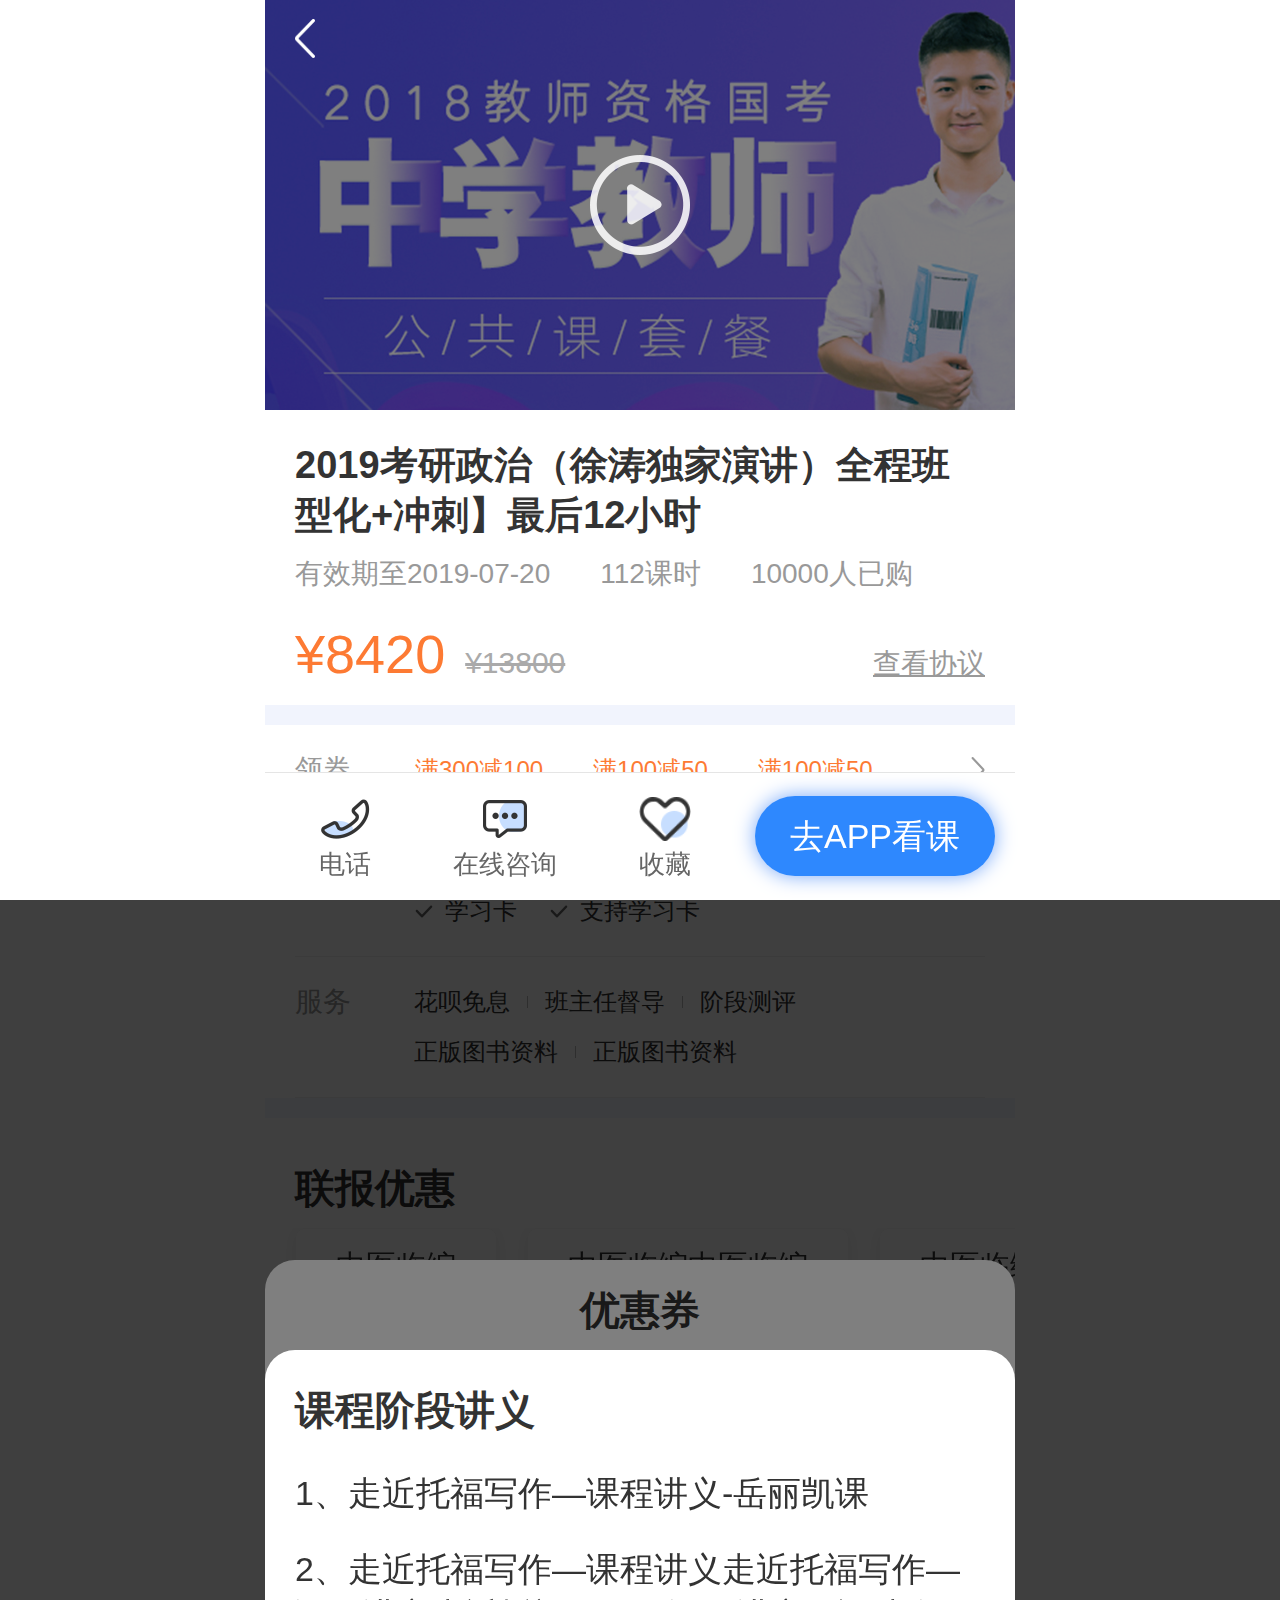
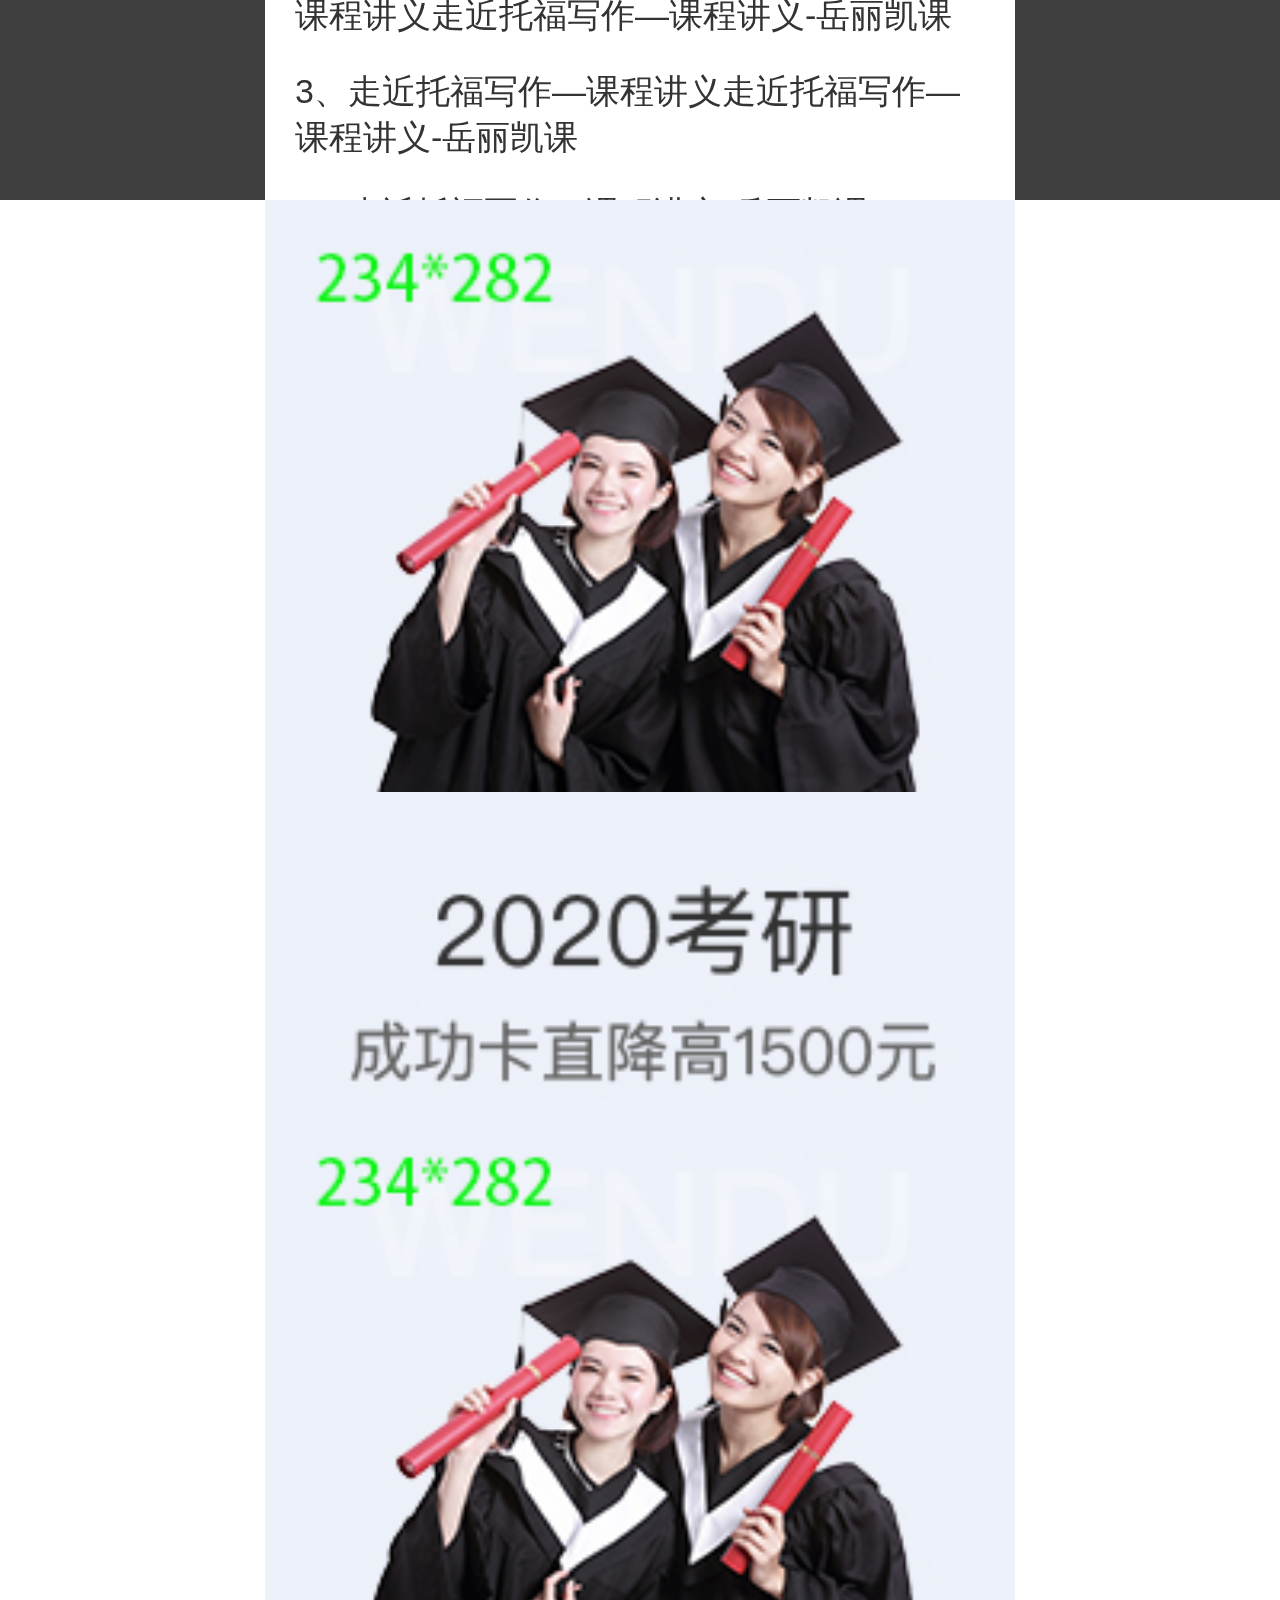
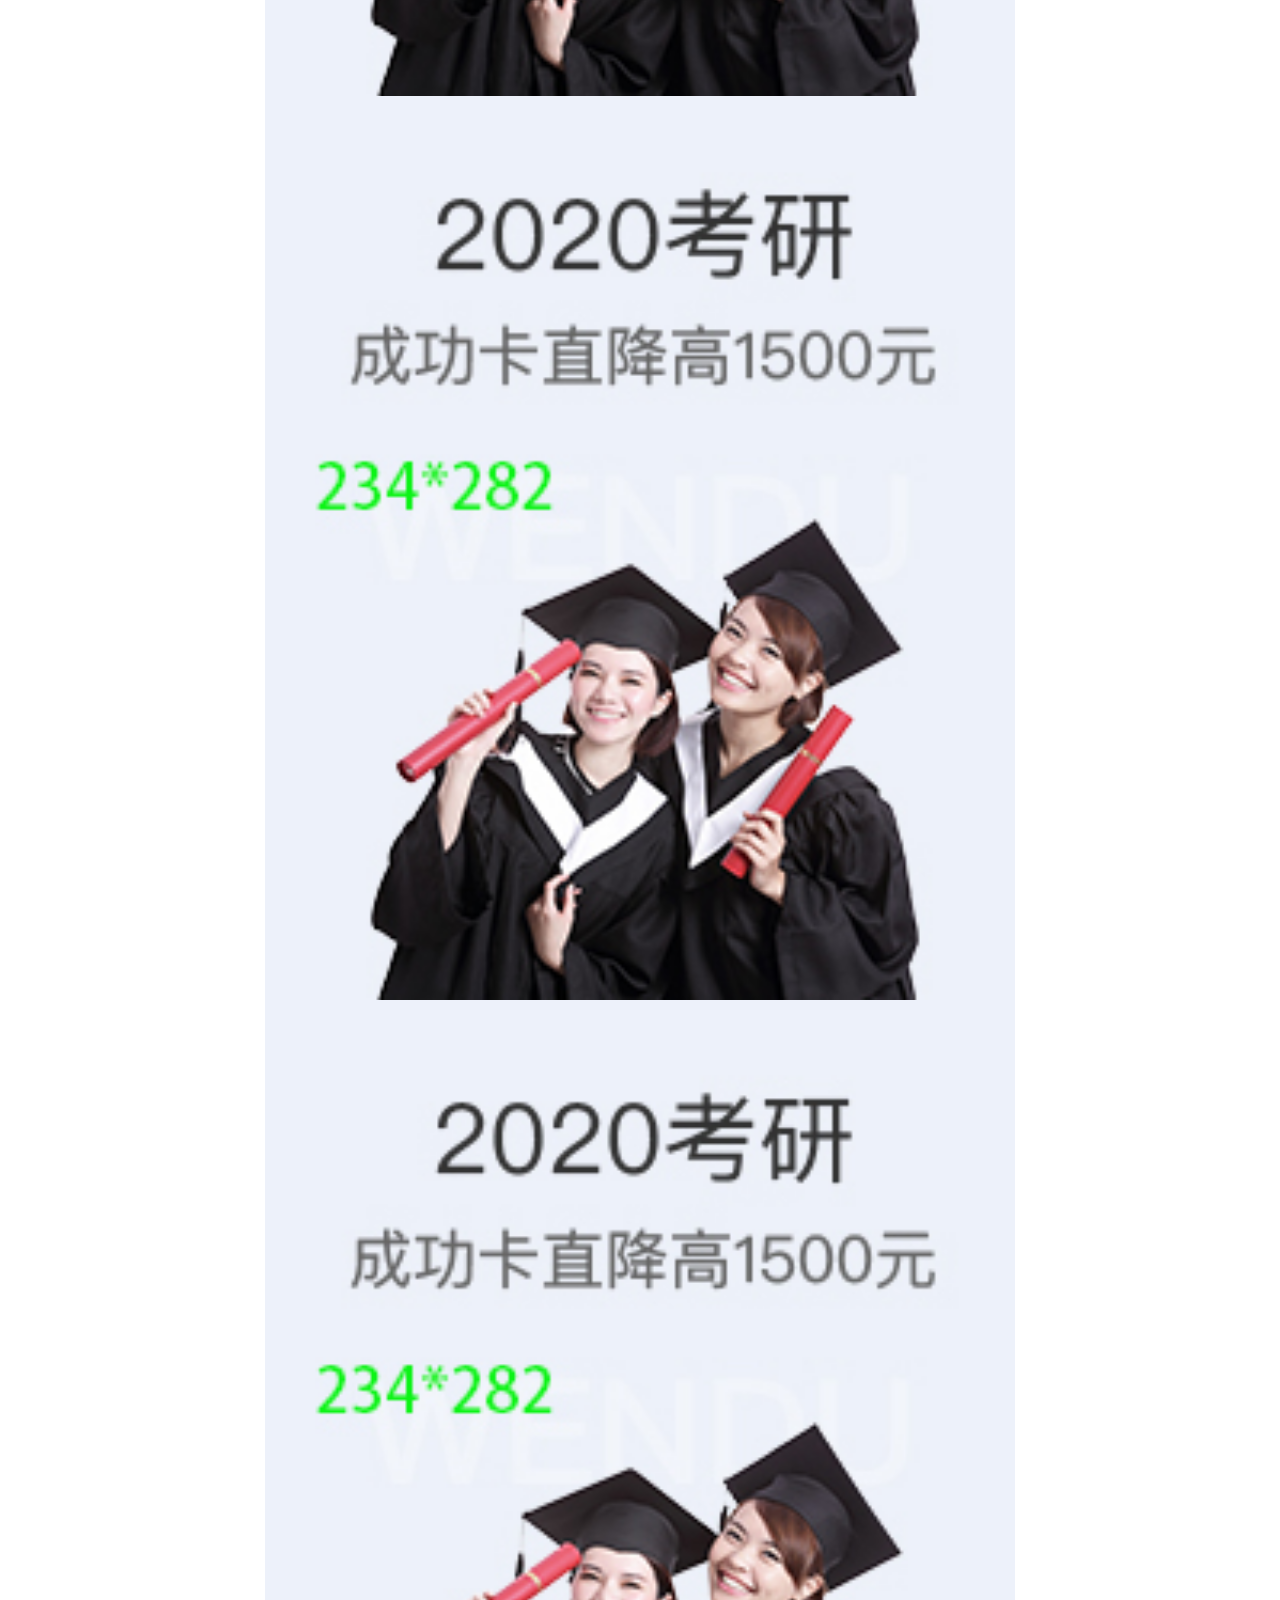
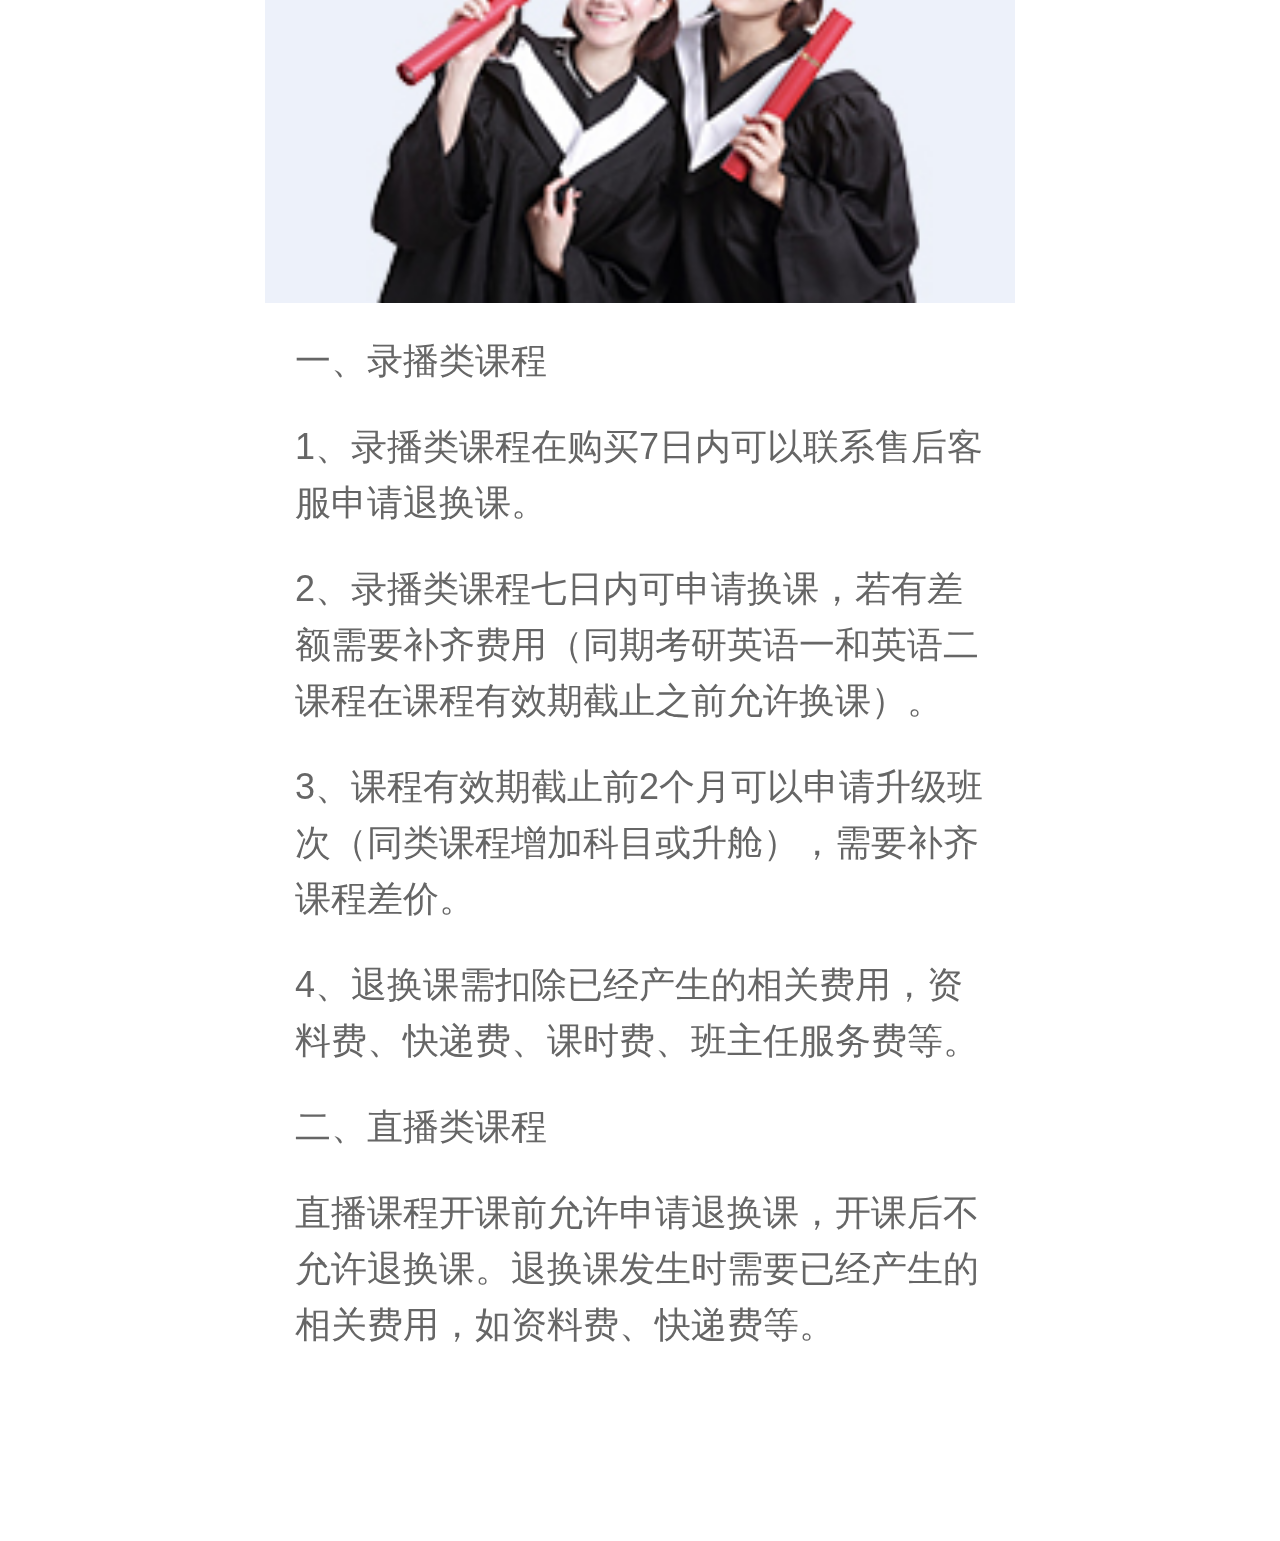
==== course-detail.html @ bcda82bc "首页修改" ====
<!DOCTYPE html>
<html lang="en">
<head>
  <meta charset="UTF-8">
  <title>课程详情页</title>
  <meta name="viewport" content="width=device-width, initial-scale=1.0, maximum-scale=1.0, user-scalable=0" />
  <meta name="apple-mobile-web-app-capable" content="yes" />
  <meta name="apple-mobile-web-app-status-bar-style" content="black" />
  <meta content="telephone=no" name="format-detection" />
  <meta content="email=no" name="format-detection" />
  <link rel="stylesheet" href="css/base.css">
  <link rel="stylesheet" href="css/swiper.min.css">
  <link rel="stylesheet" href="css/course.css">
  <script src="js/fontREM.js"></script>
  <script src="js/jquery.min.js"></script>
<script src="js/swiper.min.js"></script>
<script src="js/course.js"></script>
  <script>
  $(function(){
    $('.course-cover-con,.course-lesson .course-audition').on('click',function(){
      var src=$(this).attr('data-src');
      $('.course-cover-con').hide();
      $('.video-play').empty();
      console.log(src)
      $('.video-play').append('<script src="'+src+'"><script>');
      $('.play-content').css({'height':'auto'});
      $('body,html').scrollTop(0);
    })
 
    
  })
  </script>
</head>
<body>
  <div class="wrap fixed-pad">
    <div class="course-cover">
      <a class="course-goback" href=""></a>
      <div class="play-content">
        <p class="course-cover-con" data-src="https://p.bokecc.com/player?vid=30527D7BCD7C854F9C33DC5901307461&amp;siteid=46DFDA31005378B1&amp;autoStart=true&amp;width=&amp;height=&amp;playerid=8154E045DFBAE8D5&amp;playertype=1\">
          <img class="play-img" src="images/_temp/course-cover.jpg" alt="">
          <span class="course-play"><img src="images/play-icon.png" alt=""></span>
        </p>
        <div class="video-play" >
        </div>
      </div>
      
    </div>
    <div class="detail-course-info">
      <h2 class="detail-coursename">2019考研政治（徐涛独家演讲）全程班型化+冲刺】最后12小时</h2>
      <div class="det-extra-info">
        <span>有效期至2019-07-20</span>
        <span>112课时</span>
        <span class="buy-number">10000人已购</span>
      </div>
      <div class="det-price-agree">
        <div class="det-cellprice">
          <p class="det-present-price">&yen;8420</p>
          <del class="det-original-price">&yen;13800</del>
        </div>
        <a class="course-agreement" href="">查看协议</a>
      </div>
    </div>
    <div class="course-special-offer">
      <div class="special-offer-list ">
        <span class="special-offer-type">领券</span>
        <p class="det-course-coupon" href="">
          <span>满300减100</span>
          <span>满100减50</span>
          <span>满100减50</span>
          <span>满100减50</span>
          <span>满100减50</span>
        </p>
      </div>
      <div class="special-offer-list ">
        <span class="special-offer-type">活动</span>
        <p class="det-course-activity" href="">
          <span>支持花呗分期</span>
          <span>成功卡特惠</span>
          <span>支持学习卡</span>
          <span>学习卡</span>
          <span>支持学习卡</span>
        </p>
      </div>
      <div class="special-offer-list ">
        <span class="special-offer-type">服务</span>
        <p class="det-course-services" href="">
          <span>花呗免息</span>
          <span>班主任督导</span>
          <span>阶段测评</span>
          <span>正版图书资料</span>
          <span>正版图书资料</span>
        </p>
      </div>
    </div>
    <!-- 领券弹窗  -->
    <div class="slide-coupon">
      <div class="slide-coupon-inner">
        <h2 class="slide-coupon-title">优惠券</h2>
        <div class="course-coupon">
          <div class="coupon-item reduce-item">
            <span class="side-dota"></span>
            <div class="coupon-kindtit">
              <div class="coupon-value">
                  <h3 class="coupon-amount"><small>¥</small>12000</h3>
                  <p class="reduce-condition">满10000元可用</p>
              </div>
              <a class="get-coupon" href="javascripg:void(0)">领取</a>
            </div>
            <div class="coupon-details">
              <div class="coupon-detTop2">
                  <h3 class="coupon-title"><span class="coupon-mark">班型券</span>考研英语特训个人简历考研英语特训个人简历</h3>
                  <div class="coupon-validTime"><span>2019-05-01 10:30:20 至</span><span>2019-05-31 12:00:00</span></div>
              </div>
              
            </div>
            <!-- <img src="images/receive.png" alt="" class="have-receive"> -->
          </div>
          <div class="coupon-item discount-item">
            <span class="side-dota"></span>
            <div class="coupon-kindtit">
              <div class="coupon-value">
                  <h3 class="coupon-amount">8.5<big>折</big></h3>
                  <p class="reduce-condition">满10000元可用</p>
              </div>
              <!-- <a class="get-coupon" href="">领取</a> -->
              <a class="get-coupon get-status" href="javascripg:void(0)">已领取</a>
            </div>
            <div class="coupon-details">
              <div class="coupon-detTop2">
                  <h3 class="coupon-title"><span class="coupon-mark">班型券</span>考研英语特训个人简历考研英语特训个人简历</h3>
                  <div class="coupon-validTime"><span>2019-05-01 10:30:20 至</span><span>2019-05-31 12:00:00</span></div>
              </div>
              
            </div>
            <img src="images/receive.png" alt="" class="have-receive">
          </div>
          <div class="coupon-item orange-item">
            <span class="side-dota"></span>
            <div class="coupon-kindtit">
              <div class="coupon-value">
                  <h3 class="coupon-amount">8.5<big>折</big></h3>
                  <p class="reduce-condition">满10000元可用</p>
              </div>
              <a class="get-coupon get-status" href="javascripg:void(0)">已领取</a>
            </div>
            <div class="coupon-details">
              <div class="coupon-detTop2">
                  <h3 class="coupon-title"><span class="coupon-mark">班型券</span>考研英语特训个人简历考研英语特训个人简历</h3>
                  <div class="coupon-validTime"><span>2019-05-01 10:30:20 至</span><span>2019-05-31 12:00:00</span></div>
              </div>
              
            </div>
            <img src="images/receive.png" alt="" class="have-receive">
          </div>
        </div>
        <span class="slide-close-btn">取消</span>
      </div>
    </div>
    <p class="receive-prompt"><span>恭喜你，又抢到了</span></p>
    <!-- 领券弹窗 end -->
    <div class="multiple-course">
        <div class="public-title">
            <h2>联报优惠</h2>
          </div>
        <div class="multiple-discount" >
          <div class="multiple-swiper">
              <div class="swiper-wrapper">
                  <div class="swiper-slide">
                      <div class="multiple-item">
                          <a href="">
                              <p class="multiple-subject">中医临综</p>
                              <p class="multiple-sub-type">全程班</p>
                            </a>
                      </div>
                  </div>
                  <div class="swiper-slide">
                      <div class="multiple-item">
                          <a href="">
                              <p class="multiple-subject">中医临综中医临综</p>
                              <p class="multiple-sub-type">全程班</p>
                            </a>
                      </div>
                  </div>
                  <div class="swiper-slide">
                      <div class="multiple-item">
                          <a href="">
                              <p class="multiple-subject">中医临综中医临综中医临综</p>
                              <p class="multiple-sub-type">全程班</p>
                            </a>
                      </div>
                  </div>
                </div>
          </div>
          

          
        </div>
    </div>
    <div class="content-module">
      <div class="detail-course-tab ">
          <!-- detail-tab-fixed -->
        <div class="detail-coursetab-inner">
            <span class="current">介绍</span>
            <span>课程目录</span>
            <span>配套资料</span>
            <span>名师介绍</span>
        </div>
      </div>
      <div class="detail-tab-con">
        <div class="swiper-wrapper">
          <!-- course-intro start -->
          <div class="swiper-slide">
            <div class="course-intro">
                <img src="images/_temp/ban1.jpg" alt="">
                <img src="images/_temp/ban1.jpg" alt="">
                <img src="images/_temp/ban1.jpg" alt="">
                <img src="images/_temp/ban1.jpg" alt="">
            </div>
            <div class="buy-notes">
              <p>一、录播类课程</p> 
              <p>1、录播类课程在购买7日内可以联系售后客服申请退换课。</p>
              <p>2、录播类课程七日内可申请换课，若有差额需要补齐费用（同期考研英语一和英语二课程在课程有效期截止之前允许换课）。</p>
              <p>3、课程有效期截止前2个月可以申请升级班次（同类课程增加科目或升舱），需要补齐课程差价。</p>
              <p>4、退换课需扣除已经产生的相关费用，资料费、快递费、课时费、班主任服务费等。</p>
              <p>二、直播类课程</p>
              <p>
              直播课程开课前允许申请退换课，开课后不允许退换课。退换课发生时需要已经产生的相关费用，如资料费、快递费等。
              </p>
            </div>
          </div>
          <!-- course-intro end -->
          <!-- tree start -->
          <div class="swiper-slide">
              <div class="choose-structure">
                <span class="current">大纲</span>
                <span>|</span>
                <span>仅看试听</span>
              </div>
              <div class="course-structure">
                  <ul>
                    
                    <!-- <li>
                      <div class="course-menu up-state">2019考研马原政治基础全程课程1111</div>
                      <ul>
                        <li>
                          <div class="course-section">考研马原政治基础全程课程222</div>
                          <div class="lecture-notes">
                            <p>讲师：何凯文</p>
                            <a href="javascript:void(0)" class="view-notes">查看讲义</a>
                          </div>
                          <ul class="course-lesson">
                            <li>
                                <span class="lesson-name">2020考研专业院校规划讲座院校报名考试333</span>  
                                <a class="course-audition" href="javascript:void(0)">试听</a>
                            </li>
                            <li>
                                <span  class="lesson-name">2020考研专业院校规划讲座院校</span>  
                                <p class="course-livetime"><span class="state-title">直播</span><span class="live-time-point">2019.09.23  20:00-22:00</span></p>
                            </li>
                          </ul>
                        </li>
                        <li>
                          <div class="course-section">考研马原政治基础全程课程222</div>
                          <div class="lecture-notes">
                            <p>讲师：何凯文</p>
                            <a href="javascript:void(0)" class="view-notes">查看讲义</a>
                          </div>
                          <ul class="course-lesson">
                            <li>
                                <span class="lesson-name">2020考研专业院校规划讲座院校报名考试333</span>  
                                <a class="course-audition" href="javascript:void(0)">试听</a>
                            </li>
                            <li>
                                <span  class="lesson-name">2020考研专业院校规划讲座院校</span>  
                                <p class="course-livetime"><span class="state-title">直播</span><span class="live-time-point">2019.09.23  20:00-22:00</span></p>
                            </li>
                          </ul>
                        </li>
                      </ul>
                    </li>
                    <li>
                      <div class="course-menu up-state">2019考研马原政治基础全程课程础全程课程1111</div>
                      <ul>
                        <li>
                          <div class="course-section">考研马原政治基础全程课程222</div>
                          <ul>
                            <li>
                                <div class="course-section">考研马原政治基础全程课程333</div>
                                <div class="lecture-notes">
                                  <p>讲师：何凯文</p>
                                  <a href="javascript:void(0)" class="view-notes">查看讲义</a>
                                </div>
                                <ul class="course-lesson">
                                  <li>
                                      <span  class="lesson-name">考研专业院校规划讲座院校报名考试4444</span>  
                                      <a class="course-audition" href="javascript:void(0)">试听</a>
                                  </li>
                                </ul>
                            </li>
                          </ul>
                        </li>
                        <li>
                          <div class="course-section">考研马原政治基础全程课程222</div>
                          <ul>
                            <li>
                                <div class="course-section">考研马原政治基础全程课程333</div>
                                <div class="lecture-notes">
                                  <p>讲师：何凯文</p>
                                  <a href="javascript:void(0)" class="view-notes">查看讲义</a>
                                </div>
                                <ul class="course-lesson">
                                  <li>
                                      <span  class="lesson-name">考研专业院校规划讲座院校报名考试4444</span>  
                                      <a class="course-audition" href="javascript:void(0)">试听</a>
                                  </li>
                                </ul>
                            </li>
                          </ul>
                        </li>
                      </ul>
                    </li> -->

                  </ul>
              </div>
              
          </div>
          <!-- tree end -->
          <!-- data start -->
          <div class="swiper-slide">
            配套资料
          </div>
          <!-- data end -->
          <!-- teacher start -->
          <div class="swiper-slide">
            <div class="course-teacher">
              <div class="cour-teacher-list">
                <p class="teacher-photo"><img src="images/_temp/teacher.png" alt=""></p>
                <div class="cour-teacher-inner">
                    <h3 class="det-teacher-name">段永平</h3>
                    <p class="det-teach-subject">毛泽东思想和中国特色社会主义理论体系概论、思想道德修养与法律基础、形势与政策及当代世界经济与政治</p>
                    <p class="det-teach-descript">授课风格诙谐幽默，学冠古今恢宏大气。深谙各类国内外考试出题思路及命题规律，短时间内帮助学生迅速掌握考研夺分“密钥”</p>
                </div>
              </div>
              <div class="cour-teacher-list">
                <p class="teacher-photo"><img src="images/_temp/teacher.png" alt=""></p>
                <div class="cour-teacher-inner">
                    <h3 class="det-teacher-name">段永平</h3>
                    <p class="det-teach-subject">综合素质、教育知识与能力
                    <p class="det-teach-descript">授课风格诙谐幽默，学冠古今恢宏大气。</p>
                </div>
              </div>
              <div class="cour-teacher-list">
                <p class="teacher-photo"><img src="images/_temp/teacher.png" alt=""></p>
                <div class="cour-teacher-inner">
                    <h3 class="det-teacher-name">段永平</h3>
                    <p class="det-teach-subject">毛泽东思想和中国特色社会主义理论体系概论、思想道德修养与法律基础、形势与政策及当代世界经济与政治</p>
                    <p class="det-teach-descript">授课风格诙谐幽默，学冠古今恢宏大气。深谙各类国内外考试出题思路及命题规律，短时间内帮助学生迅速掌握考研夺分“密钥”</p>
                </div>
              </div>
              <div class="cour-teacher-list">
                <p class="teacher-photo"><img src="images/_temp/teacher.png" alt=""></p>
                <div class="cour-teacher-inner">
                    <h3 class="det-teacher-name">段永平</h3>
                    <p class="det-teach-subject">毛泽东思想和中国特色社会主义理论体系概论、思想道德修养与法律基础、形势与政策及当代世界经济与政治</p>
                    <p class="det-teach-descript">授课风格诙谐幽默，学冠古今恢宏大气。深谙各类国内外考试出题思路及命题规律，短时间内帮助学生迅速掌握考研夺分“密钥”</p>
                </div>
              </div>

            </div>
          </div>
          <!-- teacher end -->
          
        </div>
      </div>
      <div class="check-handouts">
          <div class="handouts-inner">
            <h3 class="handouts-title">课程阶段讲义</h3>
            <div class="handouts-list">
              <p><span class="list-num">1、</span>走近托福写作—课程讲义-岳丽凯课</p>
              <p><span class="list-num">2、</span>走近托福写作—课程讲义走近托福写作—课程讲义走近托福写作—课程讲义-岳丽凯课</p>
              <p><span class="list-num">3、</span>走近托福写作—课程讲义走近托福写作—课程讲义-岳丽凯课</p>
              <p><span class="list-num">4、</span>走近托福写作—课程讲义-岳丽凯课</p>
              <p><span class="list-num">5、</span>走近托福写作—课程讲义走近托福写作—课程讲义走近托福写作—课程讲义-岳丽凯课</p>
              <p><span class="list-num">6、</span>走近托福写作—课程讲义走近托福写作—课程讲义-岳丽凯课</p>
              <p><span class="list-num">7、</span>走近托福写作—课程讲义-岳丽凯课</p>
              <p><span class="list-num">8、</span>走近托福写作—课程讲义-岳丽凯课</p>
              <p><span class="list-num">9、</span>走近托福写作—课程讲义-岳丽凯课</p>
            </div>
          </div>
      </div>
    </div>

  </div>
  <!-- bottom-menu -->
  <div class="bottom-menu">
    <div class="detail-bot-menu">
      <div class="course-bot-menu">
          <ul class="bot-menu-icon">
              <li>
                <a href="">
                  <img src="images/ind-bot-tel.png" alt="">
                  <span>电话</span>
                </a>
              </li>
              <li>
                <a href="">
                  <img src="images/ind-bot-zx.png" alt="">
                  <span>在线咨询</span>
                </a>
              </li>
              <li>
                <a class="course-collect" href="javascript:void(0)">
                  <img src="images/collect.png" alt="">
                  <span>收藏</span>
                </a>
                <a class="course-collect" href="javascript:void(0)" style="display:none;">
                  <img src="images/collect-On.png" alt="">
                  <span>已收藏</span>
                </a>
              </li>
            </ul>
            <!-- <a href="" class="de-buy-course">立即报名</a> -->
            <a href="" class="de-buy-course">去APP看课</a>
      </div>
    </div>
  </div>



<script>
  // 方便设计查看
  $('.course-collect').click(function(){
    $(this).hide().siblings().show();
  });

  //模拟课程结构
      var str=""
      function createTree(arr){
        if(arr){
          var course=arr;
          str+="<ul>";
          for(var i=0;i<course.length;i++){
            str+='<li>'
            if(course[i]['Children'].length>0){
              if(course[i].Level==1){
                str+='<div class="course-menu up-state">'+course[i]['Name']+'</div>'
              }else{
                console.log(course[i].Level)
                str+='<div class="course-section">'+course[i]['Name']+'</div>'
              }
            }else if(course[i]['Children'].length==0 && course[i]['LessonList'].length>0){
              if(course[i].Level==1){    //只有两级
                str+='<div class="course-menu up-state">'+course[i]['Name']+'</div>'
              }else{
                str+='<div class="course-section">'+course[i]['Name']+'</div>';
              }
              str+='<div class="lecture-notes"><p>'+'讲师：何凯文'+'</p><a href="javascript:void(0)" class="view-notes">查看讲义</a></div>';
              for(var j=0;j<course[i]['LessonList'].length;j++){
                str+='<ul class="course-lesson"><li><span class="lesson-name">'+course[i]['LessonList'][j].LessonName+'</span> <a class="course-audition" href="javascript:void(0)" data-src="https://p.bokecc.com/player?vid=30527D7BCD7C854F9C33DC5901307461&amp;siteid=46DFDA31005378B1&amp;autoStart=true&amp;width=&amp;height=&amp;playerid=8154E045DFBAE8D5&amp;playertype=1\">试听</a></li><li><span  class="lesson-name">2020考研专业院校规划讲座院校</span><p class="course-livetime"><span class="state-title">直播</span><span class="live-time-point">2019.09.23  20:00-22:00</span></p></li></ul>'  
              }
            }

            createTree(course[i]["Children"]);
            str+='</li>'
          }
          str+='</ul>';
          
        }
      }
      
    
//模拟课程结构
var arr=[
    {
        "Id":2285,
        "Name":"2019考研复试无忧通关班",
        "ParentId":0,
        "Level":1,
        "IsLeaf":false,
        "IsStructLeaf":false,
        "IsShow":false,
        "LessonCount":0,
        "LessonList":[

        ],
        "Children":[
            {
                "Id":2292,
                "Name":"综合面试素养",
                "ParentId":2285,
                "Level":2,
                "IsLeaf":false,
                "IsStructLeaf":false,
                "IsShow":true,
                "LessonCount":0,
                "LessonList":[

                ],
                "Children":[
                    {
                        "Id":2313,
                        "Name":"01-复试礼仪＆复试技巧",
                        "ParentId":2292,
                        "Level":3,
                        "IsLeaf":false,
                        "IsStructLeaf":true,
                        "IsShow":true,
                        "LessonCount":1,
                        "LessonList":[
                            {
                                "Id":6419,
                                "CourseId":787,
                                "LessonName":"2019考研复试无忧通关01-复试礼仪＆复试技巧",
                                "StartTime":"2019-01-19 12:00:00.000",
                                "EndTime":"2019-01-19 13:30:00.000",
                                "TeacherName":"刘冰"
                            },
                            {
                                "Id":64192,
                                "CourseId":7872,
                                "LessonName":"2019考研复试无忧通关02-复试礼仪＆复试技巧",
                                "StartTime":"2019-01-19 12:00:00.000",
                                "EndTime":"2019-01-19 13:30:00.000",
                                "TeacherName":"刘冰"
                            }
                        ],
                        "Children":[

                        ]
                    },
                    {
                        "Id":2314,
                        "Name":"02-如何打造个性化复试材料",
                        "ParentId":2292,
                        "Level":3,
                        "IsLeaf":false,
                        "IsStructLeaf":true,
                        "IsShow":true,
                        "LessonCount":1,
                        "LessonList":[
                            {
                                "Id":6420,
                                "CourseId":787,
                                "LessonName":"2019考研复试无忧通关02-如何打造个性化复试材料",
                                "StartTime":"2019-01-19 14:00:00.000",
                                "EndTime":"2019-01-19 15:00:00.000",
                                "TeacherName":"刘冰"
                            }
                        ],
                        "Children":[

                        ]
                    },
                    {
                        "Id":2315,
                        "Name":"03-自我介绍讲解",
                        "ParentId":2292,
                        "Level":3,
                        "IsLeaf":false,
                        "IsStructLeaf":true,
                        "IsShow":true,
                        "LessonCount":1,
                        "LessonList":[
                            {
                                "Id":6421,
                                "CourseId":787,
                                "LessonName":"2019考研复试无忧通关03-自我介绍讲解",
                                "StartTime":"2019-01-19 16:00:00.000",
                                "EndTime":"2019-01-19 17:00:00.000",
                                "TeacherName":"刘冰"
                            }
                        ],
                        "Children":[

                        ]
                    },
                    {
                        "Id":2312,
                        "Name":"04-面试常见话题＆个人简历包装",
                        "ParentId":2292,
                        "Level":3,
                        "IsLeaf":false,
                        "IsStructLeaf":true,
                        "IsShow":true,
                        "LessonCount":1,
                        "LessonList":[
                            {
                                "Id":6422,
                                "CourseId":787,
                                "LessonName":"2019考研复试无忧通关04-面试常见话题＆个人简历包装",
                                "StartTime":"2019-01-19 18:00:00.000",
                                "EndTime":"2019-01-19 19:35:00.000",
                                "TeacherName":"刘冰"
                            }
                        ],
                        "Children":[

                        ]
                    }
                ]
            },
            {
                "Id":2316,
                "Name":"英语听力口语",
                "ParentId":2285,
                "Level":2,
                "IsLeaf":false,
                "IsStructLeaf":false,
                "IsShow":true,
                "LessonCount":0,
                "LessonList":[

                ],
                "Children":[
                    {
                        "Id":2317,
                        "Name":"05-英语听力①",
                        "ParentId":2316,
                        "Level":3,
                        "IsLeaf":false,
                        "IsStructLeaf":true,
                        "IsShow":true,
                        "LessonCount":1,
                        "LessonList":[
                            {
                                "Id":6423,
                                "CourseId":787,
                                "LessonName":"2019考研复试无忧通关05-英语听力①",
                                "StartTime":"2019-01-20 10:00:00.000",
                                "EndTime":"2019-01-20 11:10:00.000",
                                "TeacherName":"宁文兰"
                            }
                        ],
                        "Children":[

                        ]
                    },
                    {
                        "Id":2628,
                        "Name":"06-英语听力②",
                        "ParentId":2316,
                        "Level":3,
                        "IsLeaf":false,
                        "IsStructLeaf":true,
                        "IsShow":true,
                        "LessonCount":1,
                        "LessonList":[
                            {
                                "Id":6424,
                                "CourseId":787,
                                "LessonName":"2019考研复试无忧通关06-英语听力②",
                                "StartTime":"2019-01-20 14:00:00.000",
                                "EndTime":"2019-01-20 15:00:00.000",
                                "TeacherName":"宁文兰"
                            }
                        ],
                        "Children":[

                        ]
                    },
                    {
                        "Id":2629,
                        "Name":"07-英语听力③",
                        "ParentId":2316,
                        "Level":3,
                        "IsLeaf":false,
                        "IsStructLeaf":true,
                        "IsShow":true,
                        "LessonCount":1,
                        "LessonList":[
                            {
                                "Id":6425,
                                "CourseId":787,
                                "LessonName":"2019考研复试无忧通关07-英语听力③",
                                "StartTime":"2019-01-20 16:00:00.000",
                                "EndTime":"2019-01-20 17:00:00.000",
                                "TeacherName":"宁文兰"
                            }
                        ],
                        "Children":[

                        ]
                    },
                    {
                        "Id":2318,
                        "Name":"08-英语口语①",
                        "ParentId":2316,
                        "Level":3,
                        "IsLeaf":false,
                        "IsStructLeaf":true,
                        "IsShow":true,
                        "LessonCount":1,
                        "LessonList":[
                            {
                                "Id":6426,
                                "CourseId":787,
                                "LessonName":"2019考研复试无忧通关08-英语口语①",
                                "StartTime":"2019-01-21 10:00:00.000",
                                "EndTime":"2019-01-21 11:35:00.000",
                                "TeacherName":"王巧红"
                            }
                        ],
                        "Children":[

                        ]
                    },
                    {
                        "Id":2319,
                        "Name":"09-英语口语②",
                        "ParentId":2316,
                        "Level":3,
                        "IsLeaf":false,
                        "IsStructLeaf":true,
                        "IsShow":true,
                        "LessonCount":1,
                        "LessonList":[
                            {
                                "Id":6427,
                                "CourseId":787,
                                "LessonName":"2019考研复试无忧通关09-英语口语②",
                                "StartTime":"2019-01-21 14:00:00.000",
                                "EndTime":"2019-01-21 15:10:00.000",
                                "TeacherName":"王巧红"
                            }
                        ],
                        "Children":[

                        ]
                    },
                    {
                        "Id":2630,
                        "Name":"10-英语口语③",
                        "ParentId":2316,
                        "Level":3,
                        "IsLeaf":false,
                        "IsStructLeaf":true,
                        "IsShow":true,
                        "LessonCount":1,
                        "LessonList":[
                            {
                                "Id":6428,
                                "CourseId":787,
                                "LessonName":"2019考研复试无忧通关10-英语口语③",
                                "StartTime":"2019-01-21 16:00:00.000",
                                "EndTime":"2019-01-21 17:15:00.000",
                                "TeacherName":"王巧红"
                            }
                        ],
                        "Children":[

                        ]
                    },
                    {
                        "Id":2631,
                        "Name":"11-英语自我介绍",
                        "ParentId":2316,
                        "Level":3,
                        "IsLeaf":false,
                        "IsStructLeaf":true,
                        "IsShow":true,
                        "LessonCount":1,
                        "LessonList":[
                            {
                                "Id":6429,
                                "CourseId":787,
                                "LessonName":"2019考研复试无忧通关11-英语自我介绍",
                                "StartTime":"2019-01-22 10:00:00.000",
                                "EndTime":"2019-01-22 11:30:00.000",
                                "TeacherName":"王巧红"
                            }
                        ],
                        "Children":[

                        ]
                    }
                ]
            },
            {
                "Id":2320,
                "Name":"无忧秘籍",
                "ParentId":2285,
                "Level":2,
                "IsLeaf":false,
                "IsStructLeaf":false,
                "IsShow":true,
                "LessonCount":0,
                "LessonList":[

                ],
                "Children":[
                    {
                        "Id":2322,
                        "Name":"12-复试临场发挥技巧",
                        "ParentId":2320,
                        "Level":3,
                        "IsLeaf":false,
                        "IsStructLeaf":true,
                        "IsShow":true,
                        "LessonCount":1,
                        "LessonList":[
                            {
                                "Id":6430,
                                "CourseId":787,
                                "LessonName":"2019考研复试无忧通关12-复试临场发挥技巧",
                                "StartTime":"2019-01-22 14:00:00.000",
                                "EndTime":"2019-01-22 14:20:00.000",
                                "TeacherName":"吴妮"
                            }
                        ],
                        "Children":[

                        ]
                    },
                    {
                        "Id":2321,
                        "Name":"13-复试调剂①",
                        "ParentId":2320,
                        "Level":3,
                        "IsLeaf":false,
                        "IsStructLeaf":true,
                        "IsShow":true,
                        "LessonCount":1,
                        "LessonList":[
                            {
                                "Id":6431,
                                "CourseId":787,
                                "LessonName":"2019考研复试无忧通关13-复试调剂①",
                                "StartTime":"2019-01-22 14:30:00.000",
                                "EndTime":"2019-01-22 14:50:00.000",
                                "TeacherName":"吴妮"
                            }
                        ],
                        "Children":[

                        ]
                    },
                    {
                        "Id":2632,
                        "Name":"14-复试调剂②",
                        "ParentId":2320,
                        "Level":3,
                        "IsLeaf":false,
                        "IsStructLeaf":true,
                        "IsShow":true,
                        "LessonCount":1,
                        "LessonList":[
                            {
                                "Id":6432,
                                "CourseId":787,
                                "LessonName":"2019考研复试无忧通关14-复试调剂②",
                                "StartTime":"2019-01-22 15:00:00.000",
                                "EndTime":"2019-01-22 15:20:00.000",
                                "TeacherName":"吴妮"
                            }
                        ],
                        "Children":[

                        ]
                    }
                ]
            }
        ]
    
    
},{
        "Id":1111,
        "Name":"2019考研复试无忧通关班",
        "ParentId":0,
        "Level":1,
        "IsLeaf":false,
        "IsStructLeaf":false,
        "IsShow":false,
        "LessonCount":0,
        "LessonList":[
                            {
                                "Id":6419,
                                "CourseId":787,
                                "LessonName":"2019考研复试无忧通关01-复试礼仪＆复试技巧",
                                "StartTime":"2019-01-19 12:00:00.000",
                                "EndTime":"2019-01-19 13:30:00.000",
                                "TeacherName":"刘冰"
                            },
                            {
                                "Id":64192,
                                "CourseId":7872,
                                "LessonName":"2019考研复试无忧通关02-复试礼仪＆复试技巧",
                                "StartTime":"2019-01-19 12:00:00.000",
                                "EndTime":"2019-01-19 13:30:00.000",
                                "TeacherName":"刘冰"
                            }
                        ],
                        "Children":[

                        ]
},
{
        "Id":1111,
        "Name":"2019考研复试无忧通关班",
        "ParentId":0,
        "Level":1,
        "IsLeaf":false,
        "IsStructLeaf":false,
        "IsShow":false,
        "LessonCount":0,
        "LessonList":[
                            {
                                "Id":6419,
                                "CourseId":787,
                                "LessonName":"2019考研复试无忧通关01-复试礼仪＆复试技巧",
                                "StartTime":"2019-01-19 12:00:00.000",
                                "EndTime":"2019-01-19 13:30:00.000",
                                "TeacherName":"刘冰"
                            },
                            {
                                "Id":64192,
                                "CourseId":7872,
                                "LessonName":"2019考研复试无忧通关02-复试礼仪＆复试技巧",
                                "StartTime":"2019-01-19 12:00:00.000",
                                "EndTime":"2019-01-19 13:30:00.000",
                                "TeacherName":"刘冰"
                            }
                        ],
                        "Children":[

                        ]
}

]

      createTree(arr);
       $('.course-structure').append(str)
</script>

</body>
</html>
---- css/base.css ----
/* CSS Document */
body, div, dl, dt, dd, ul, li, ol, h1, h2, h3, h4, h5, h6, p, input, span, a, img, b, table, tr, th, td, tbody, form, fiedset, pre, textarea, blockquote {
  margin: 0;
  padding: 0;
  border: none 0;
  list-style: none;
}

a {
  text-decoration: none;
  outline: none;
  color: #000;
}

img {
  display: block;
}

body {
  font-family: -apple-system,"PingFang SC","Helvetica Neue",STHeiti,"Microsoft Yahei",Tahoma,Simsun,sans-serif;
  font-size: 14px;
}

h1, h2, h3, h4, h5, h6 {
  font-size: 100%;
  /*font-weight:normal*/
}

article, aside, figcaption, figure, footer, header, hgroup, nav, section, summary {
  margin: 0;
  padding: 0;
  display: block;
}

input, button, select, textarea {
  outline: none;
  font-family: "Microsoft YaHei";
  background: none;
  -webkit-appearance: none;
  border-radius: 0;
  border: none;
}

.fl {
  float: left;
}

.fr {
  float: right;
}

.clearfix:after {
  content: "";
  clear: both;
  display: block;
  font-size: 0;
  height: 0;
  overflow: hidden;
}

.clearfix {
  zoom: 1;
}

* {
  -webkit-tap-highlight-color: transparent;
  -webkit-tap-highlight-color: transparent;
}

body {
  -webkit-overflow-scrolling: touch;
}

.fixed-pad {
  padding-bottom: 1.28rem;
}

.wrap {
  width: 100%;
  max-width: 750px;
  margin: 0 auto;
}

.public-title {
  height: .8rem;
  padding: .3rem .3rem 0;
  line-height: .8rem;
  display: box;
  display: -webkit-box;
  display: -moz-box;
  display: -ms-flexbox;
  display: -webkit-flex;
  display: flex;
  -webkit-flex-direction: row;
  -moz-flex-direction: row;
  -ms-flex-direction: row;
  -o-flex-direction: row;
  flex-direction: row;
  -webkit-justify-content: space-between;
  -moz-justify-content: space-between;
  -ms-justify-content: space-between;
  -o-justify-content: space-between;
  justify-content: space-between;
}

.public-title h2 {
  font-size: .4rem;
  color: #333;
}

.public-title h2 a {
  display: block;
  color: #333;
}

.course-item {
  width: 100%;
}

.course-item a {
  display: block;
}

.course-item .course-contain-info {
  max-height: .68rem;
  display: box;
  display: -webkit-box;
  display: -moz-box;
  display: -ms-flexbox;
  display: -webkit-flex;
  display: flex;
  -webkit-flex-direction: row;
  -moz-flex-direction: row;
  -ms-flex-direction: row;
  -o-flex-direction: row;
  flex-direction: row;
  -webkit-justify-content: flex-left;
  -moz-justify-content: flex-left;
  -ms-justify-content: flex-left;
  -o-justify-content: flex-left;
  justify-content: flex-left;
  flex-wrap: wrap;
  color: #999;
  font-size: .22rem;
  line-height: .34rem;
  margin-bottom: .2rem;
  overflow: hidden;
  flex-wrap: wrap;
}

.course-item .course-contain-info span {
  margin-right: .2rem;
}

.course-item .course-extra-info {
  padding-right: 2rem;
}

.course-item .course-price {
  display: box;
  display: -webkit-box;
  display: -moz-box;
  display: -ms-flexbox;
  display: -webkit-flex;
  display: flex;
  -webkit-flex-direction: column;
  -moz-flex-direction: column;
  -ms-flex-direction: column;
  -o-flex-direction: column;
  flex-direction: column;
  -webkit-justify-content: flex-start;
  -moz-justify-content: flex-start;
  -ms-justify-content: flex-start;
  -o-justify-content: flex-start;
  justify-content: flex-start;
}

.course-contain-info .broadcast-time {
  color: #2e88fe;
}

.course-name {
  max-height: 1.08rem;
  margin-bottom: .1rem;
  overflow: hidden;
}

.course-name .course-title {
  font-size: .34rem;
  color: #333;
  line-height: .54rem;
}

.course-name .course-title span {
  color: #2e88fe;
}

.course-name .course-label {
  float: left;
  padding-top: .08rem;
  display: box;
  display: -webkit-box;
  display: -moz-box;
  display: -ms-flexbox;
  display: -webkit-flex;
  display: flex;
  -webkit-flex-direction: row;
  -moz-flex-direction: row;
  -ms-flex-direction: row;
  -o-flex-direction: row;
  flex-direction: row;
  -webkit-justify-content: flex-start;
  -moz-justify-content: flex-start;
  -ms-justify-content: flex-start;
  -o-justify-content: flex-start;
  justify-content: flex-start;
}

.course-name .course-label span {
  width: .38rem;
  height: .38rem;
  font-size: .24rem;
  border-radius: 3px;
  text-align: center;
  color: #fff;
  line-height: .38rem;
  margin-right: .1rem;
}

.course-name .discount-label {
  background: #fd7a33;
}

.course-name .reduction-label {
  background: #ff2e74;
}

.course-name .audition-label {
  background: #2e88fe;
}

.course-extra-info {
  position: relative;
  height: 1rem;
}

.course-extra-info .course-lecturer {
  width: 100%;
  height: 1rem;
  display: box;
  display: -webkit-box;
  display: -moz-box;
  display: -ms-flexbox;
  display: -webkit-flex;
  display: flex;
  -webkit-flex-direction: row;
  -moz-flex-direction: row;
  -ms-flex-direction: row;
  -o-flex-direction: row;
  flex-direction: row;
  -webkit-justify-content: flex-start;
  -moz-justify-content: flex-start;
  -ms-justify-content: flex-start;
  -o-justify-content: flex-start;
  justify-content: flex-start;
  flex-wrap: wrap;
  font-size: .2rem;
  color: #999;
  overflow: hidden;
}

.course-extra-info .course-lecturer .teacher-item {
  width: 1.2rem;
  height: 100%;
  text-align: center;
  line-height: .44rem;
  white-space: nowrap;
}

.course-extra-info .course-lecturer img {
  width: .56rem;
  height: .56rem;
  border-radius: .28rem;
  margin: 0 auto;
  overflow: hidden;
}

.course-extra-info .course-price {
  position: absolute;
  right: 0;
  bottom: .06rem;
  text-align: right;
  white-space: nowrap;
  line-height: .42rem;
}

.course-extra-info .course-price .cour-original-price {
  font-size: .3rem;
  color: #999;
  margin-right: .1rem;
}

.course-extra-info .course-price .discount-price {
  font-size: .4rem;
  color: #fd7a33;
  font-weight: bold;
}

.no-content {
  padding: .2rem .3rem;
  background: #f1f4fd;
  text-align: center;
  font-size: .28rem;
  color: #999;
  background: #f1f4fd;
}

.footer {
  padding: .3rem .2rem;
  font-size: .22rem;
  color: #bbb;
  text-align: center;
  line-height: .36rem;
  background: #f1f4fd;
}

.footer-pad {
  padding: .3rem .2rem 1.58rem;
}

.bottom-menu .ind-bot-menu .close-ind-bot, .open-ind-bot {
  right: .3rem;
  bottom: 1.1rem;
  width: .88rem;
  height: .88rem;
  line-height: .88rem;
  border: 1px solid #dcdcdc;
  box-sizing: border-box;
  border-radius: 50%;
  background: #fff;
  z-index: 11;
}

.bottom-menu .ind-bot-menu .close-ind-bot img, .open-ind-bot img {
  width: .47rem;
  height: .47rem;
  padding-top: .17rem;
  margin: 0 auto;
}

.bottom-menu {
  position: fixed;
  right: 0;
  bottom: 0;
  width: 100%;
  height: 1.28rem;
  z-index: 10;
}

.bottom-menu .ind-bot-menu {
  position: relative;
  max-width: 750px;
  width: 100%;
  height: 100%;
  background: #fff;
  border-top: 1px solid #e5e5e5;
  text-align: center;
  font-size: .26rem;
  color: #666;
  margin: 0 auto;
}

.bottom-menu .ind-bot-menu .close-ind-bot {
  position: absolute;
}

.bottom-menu .bot-menu-icon {
  display: box;
  display: -webkit-box;
  display: -moz-box;
  display: -ms-flexbox;
  display: -webkit-flex;
  display: flex;
  height: 100%;
}

.bottom-menu .bot-menu-icon li {
  flex: 1;
  -webkit-box-flex: 1;
  -webkit-flex: 1;
  -moz-box-flex: 1;
  -ms-flex: 1;
  text-align: center;
}

.bottom-menu .bot-menu-icon li a {
  display: block;
  padding: .24rem 0 0;
  color: #666;
}

.bottom-menu .bot-menu-icon li a span {
  white-space: nowrap;
}

.bottom-menu .bot-menu-icon img {
  height: .44rem;
  margin: 0 auto .06rem;
}

.open-ind-bot {
  position: fixed;
  display: none;
}

.top-search {
  position: relative;
  height: .76rem;
  padding: .15rem .3rem .15rem .9rem;
  background: #fff;
}

.top-search .search-form {
  display: block;
  width: 100%;
  height: 100%;
}

.top-search .search-ipt {
  display: block;
  width: 100%;
  height: 100%;
  padding: 0 .2rem;
  background: #f5f5f5;
  font-size: .3rem;
  line-height: .76rem;
  color: #333;
  border-radius: .06rem;
  box-sizing: border-box;
  overflow: hidden;
}

.go-back {
  position: absolute;
  left: 0;
  top: 50%;
  width: .9rem;
  height: .76rem;
  margin-top: -.38rem;
  background: url(../images/go-back.png) 0.3rem center no-repeat;
  background-size: .2rem .4rem;
}

.search-hotcourse {
  padding-left: .3rem;
  display: box;
  display: -webkit-box;
  display: -moz-box;
  display: -ms-flexbox;
  display: -webkit-flex;
  display: flex;
  -webkit-flex-direction: row;
  -moz-flex-direction: row;
  -ms-flex-direction: row;
  -o-flex-direction: row;
  flex-direction: row;
  -webkit-justify-content: flex-start;
  -moz-justify-content: flex-start;
  -ms-justify-content: flex-start;
  -o-justify-content: flex-start;
  justify-content: flex-start;
  flex-wrap: wrap;
}

.search-hotcourse .search-cour-item {
  padding: 0 .25rem;
  height: .6rem;
  line-height: .6rem;
  background: #eee;
  font-size: .26rem;
  color: #666;
  border-radius: .06rem;
  margin: 0 .3rem .3rem 0;
}

.search-filter .filter-list, .search-filter .filter-price {
  -webkit-box-flex: 1;
  -webkit-flex: 1;
  -moz-box-flex: 1;
  -ms-flex: 1;
  flex: 1;
  font-size: .3rem;
  color: #999;
}

.search-filter .current.filter-list, .search-filter .current.filter-price {
  color: #2e88fe;
  font-weight: bold;
  font-size: .32rem;
}

.search-filter {
  height: .9rem;
  line-height: .9rem;
  border-top: 1px solid #f1f4fd;
  box-sizing: border-box;
  padding: 0 .5rem 0 0;
  text-align: center;
  background: #fff;
  border-bottom: 1px solid #f1f4fd;
  display: box;
  display: -webkit-box;
  display: -moz-box;
  display: -ms-flexbox;
  display: -webkit-flex;
  display: flex;
  align-items: stretch;
}

.search-filter .filter-price {
  text-align: center;
}

.list-course-item {
  padding: .3rem;
  border-top: .2rem solid #f1f4fd;
}

.no-result {
  padding: 3rem .3rem 0;
  font-size: .32rem;
  color: #999;
  text-align: center;
}

.no-result img {
  width: 3.7rem;
  margin: 0 auto .3rem;
}

.no-result .back-home-page {
  display: block;
  width: 2.76rem;
  height: .7rem;
  line-height: .7rem;
  border-radius: .35rem;
  background: #2e88fe;
  color: #fff;
  text-align: center;
  font-size: .32rem;
  margin: .3rem auto 0;
}

.mescroll-upwarp {
  font-size: 0.3rem;
  color: #666;
  padding: 0.3rem;
  text-align: center;
}

.public-headline {
  position: relative;
  width: 100%;
  height: 1rem;
  text-align: center;
  line-height: 1rem;
  background: #fff;
  overflow: hidden;
}

.public-headline .public-topname {
  height: 1rem;
  padding: 0  .9rem;
  font-size: .38rem;
  overflow: hidden;
}

.nav-subject-swiper {
  height: .9rem;
  line-height: .9rem;
  border-top: 1px solid #f1f4fd;
  border-bottom: 1px solid #f1f4fd;
  font-size: .3rem;
  color: #999;
  overflow: hidden;
}

.nav-subject-swiper .swiper-slide {
  width: auto;
}

.nav-subject-swiper .swiper-slide span {
  display: block;
  padding: 0 .3rem;
}

.nav-subject-swiper .swiper-slide span.current {
  color: #2e88fe;
  font-weight: bold;
  font-size: .32rem;
}

.fixed-top {
  position: fixed;
  left: 0;
  top: 0;
  width: 100%;
  z-index: 2;
}

.scroll-nav {
  background: #fff;
}

.mescroll {
  position: fixed;
  left: 0;
  top: 0;
  width: 100%;
  height: 100%;
  padding-top: 1.9rem;
  box-sizing: border-box;
  overflow-y: auto;
}

.mescroll-wrapper {
  width: 100%;
  max-width: 750px;
  margin: 0 auto;
}

.price-default {
  padding-right: .3rem;
  background: url(../images/price-icon.png) right center no-repeat;
  background-size: .23rem .28rem;
}

.price-default.price-rise {
  background: url(../images/price-icon-rise.png) right center no-repeat;
  background-size: .23rem .28rem;
}

.price-default.price-drop {
  background: url(../images/price-icon-drop.png) right center no-repeat;
  background-size: .23rem .28rem;
}

.searchHot-title {
  height: .8rem;
  padding: .3rem .3rem 0;
  line-height: .8rem;
}

.searchHot-title h2 {
  font-size: .26rem;
}
---- css/course.css ----
.play-content {
  min-height: 4.1rem;
}

.course-cover {
  position: relative;
}

.course-cover .course-cover-con {
  position: relative;
  display: block;
}

.course-cover .play-img {
  display: block;
  width: 100%;
}

.course-cover .course-play {
  position: absolute;
  left: 0;
  top: 0;
  width: 100%;
  height: 100%;
  background: rgba(0, 0, 0, 0.5);
}

.course-cover .course-play img {
  position: absolute;
  left: 50%;
  top: 50%;
  width: 1rem;
  height: 1rem;
  margin: -.5rem 0 0 -.5rem;
}

.detail-course-info {
  padding: .3rem .3rem .2rem;
  border-bottom: 0.2rem solid #f1f4fd;
}

.detail-course-info .detail-coursename {
  font-size: .38rem;
  color: #333;
  line-height: .5rem;
  margin-bottom: .15rem;
}

.detail-course-info .det-extra-info {
  display: box;
  display: -webkit-box;
  display: -moz-box;
  display: -ms-flexbox;
  display: -webkit-flex;
  display: flex;
  -webkit-flex-direction: row;
  -moz-flex-direction: row;
  -ms-flex-direction: row;
  -o-flex-direction: row;
  flex-direction: row;
  -webkit-justify-content: flex-start;
  -moz-justify-content: flex-start;
  -ms-justify-content: flex-start;
  -o-justify-content: flex-start;
  justify-content: flex-start;
  flex-wrap: wrap;
  font-size: .28rem;
  color: #999;
  margin-left: -.5rem;
  margin-bottom: .3rem;
}

.detail-course-info .det-extra-info span {
  margin-left: .5rem;
}

.detail-course-info .det-price-agree {
  display: box;
  display: -webkit-box;
  display: -moz-box;
  display: -ms-flexbox;
  display: -webkit-flex;
  display: flex;
  -webkit-flex-direction: row;
  -moz-flex-direction: row;
  -ms-flex-direction: row;
  -o-flex-direction: row;
  flex-direction: row;
  -webkit-justify-content: space-between;
  -moz-justify-content: space-between;
  -ms-justify-content: space-between;
  -o-justify-content: space-between;
  justify-content: space-between;
  flex-wrap: wrap;
  -webkit-align-items: baseline;
  -moz-align-items: baseline;
  -ms-align-items: baseline;
  -o-align-items: baseline;
  align-items: baseline;
}

.detail-course-info .det-cellprice {
  display: box;
  display: -webkit-box;
  display: -moz-box;
  display: -ms-flexbox;
  display: -webkit-flex;
  display: flex;
  -webkit-flex-direction: row;
  -moz-flex-direction: row;
  -ms-flex-direction: row;
  -o-flex-direction: row;
  flex-direction: row;
  -webkit-justify-content: flex-start;
  -moz-justify-content: flex-start;
  -ms-justify-content: flex-start;
  -o-justify-content: flex-start;
  justify-content: flex-start;
  flex-wrap: wrap-reverse;
  -webkit-align-items: baseline;
  -moz-align-items: baseline;
  -ms-align-items: baseline;
  -o-align-items: baseline;
  align-items: baseline;
}

.detail-course-info .det-present-price {
  font-size: .54rem;
  color: #fd7a33;
  margin-right: .2rem;
}

.detail-course-info .det-original-price {
  color: #aaa;
  font-size: .3rem;
}

.detail-course-info .course-agreement {
  font-size: .28rem;
  color: #999;
  text-decoration: underline;
}

.detail-course-tab {
  position: absolute;
  left: 0;
  top: 0;
  width: 100%;
  height: .9rem;
  line-height: .9rem;
  z-index: 8;
}

.detail-course-tab.detail-tab-fixed {
  position: fixed;
}

.detail-course-tab.detail-tab-sticky {
  position: -webkit-sticky;
  position: -moz-sticky;
  position: -ms-sticky;
  position: -o-sticky;
  position: sticky;
  top: 0;
}

.detail-coursetab-inner {
  width: 100%;
  max-width: 750px;
  height: 100%;
  box-sizing: border-box;
  padding: 0 .3rem;
  font-size: .3rem;
  color: #999;
  background: #fff;
  display: box;
  display: -webkit-box;
  display: -moz-box;
  display: -ms-flexbox;
  display: -webkit-flex;
  display: flex;
  -webkit-flex-direction: row;
  -moz-flex-direction: row;
  -ms-flex-direction: row;
  -o-flex-direction: row;
  flex-direction: row;
  -webkit-justify-content: flex-start;
  -moz-justify-content: flex-start;
  -ms-justify-content: flex-start;
  -o-justify-content: flex-start;
  justify-content: flex-start;
  text-align: center;
  border-bottom: 1px solid #f1f4fd;
}

.detail-coursetab-inner span {
  flex: 1;
  -webkit-box-flex: 1;
  -webkit-flex: 1;
  -moz-box-flex: 1;
  -ms-flex: 1;
}

.detail-coursetab-inner span.current {
  color: #2e88fe;
  font-size: .36rem;
  background: url(../images/tab-line.png) bottom 0.12rem center no-repeat;
  background-size: .4rem 2px;
}

.detail-tab-con {
  overflow: hidden;
}

.detail-tab-con .course-intro img {
  width: 100%;
}

.detail-tab-con .buy-notes {
  padding: .3rem .3rem 0;
  font-size: .36rem;
  color: #666;
  line-height: .56rem;
}

.detail-tab-con .buy-notes p {
  margin-bottom: .3rem;
}

.course-teacher {
  padding: 0 .3rem;
}

.cour-teacher-list {
  position: relative;
  padding-left: 1rem;
  min-height: .74rem;
  margin-top: .4rem;
}

.cour-teacher-list .cour-teacher-inner {
  padding-bottom: .4rem;
  border-bottom: 1px solid #e5e5e5;
}

.cour-teacher-list:last-child .cour-teacher-inner {
  border-bottom: none;
}

.cour-teacher-list .teacher-photo {
  position: absolute;
  left: 0;
  top: 0;
  width: .74rem;
  height: .74rem;
}

.cour-teacher-list .teacher-photo img {
  width: .74rem;
  height: .74rem;
  border-radius: .34rem;
}

.cour-teacher-list .det-teacher-name {
  font-size: .36rem;
  color: #4688f6;
}

.cour-teacher-list .det-teach-subject {
  padding-top: .1rem;
  font-size: .28rem;
  color: #999;
}

.cour-teacher-list .det-teach-descript {
  padding-top: .1rem;
  font-size: .3rem;
  color: #333;
  line-height: .54rem;
}

.course-special-offer {
  border-bottom: 0.2rem solid #f1f4fd;
  padding: 0 .3rem;
}

.special-offer-list {
  position: relative;
  padding-left: 1.2rem;
  min-height: .9rem;
  border-bottom: 1px solid #eee;
}

.special-offer-list .special-offer-type {
  position: absolute;
  left: 0;
  top: 0;
  line-height: .9rem;
  font-size: .28rem;
  color: #999;
}

.det-course-coupon {
  height: .9rem;
  padding-right: .3rem;
  box-sizing: border-box;
  background: url(../images/coupon-more.png) right center no-repeat;
  background-size: .14rem .26rem;
  flex-wrap: nowrap;
  font-size: .24rem;
  color: #fd7a33;
  line-height: .9rem;
  margin-left: -.5rem;
  overflow: hidden;
}

.det-course-coupon span {
  float: left;
  margin-left: .5rem;
}

.det-course-activity, .det-course-services {
  padding: .2rem 0;
  font-size: .24rem;
  color: #333;
  line-height: .5rem;
  overflow: hidden;
}

.det-course-activity {
  margin-left: -.33rem;
}

.det-course-activity span {
  float: left;
  padding-left: .3rem;
  background: url(../images/act.png) left center no-repeat;
  background-size: .18rem .13rem;
  margin-left: .33rem;
}

.det-course-services {
  margin-left: -.18rem;
}

.det-course-services span {
  float: left;
  padding: 0 .18rem;
  background: url(../images/line.png) left center no-repeat;
  background-size: 1px 12px;
  margin-left: -1px;
}

.multiple-course {
  border-bottom: 0.2rem solid #f1f4fd;
}

.multiple-discount {
  position: relative;
  padding: 0 0 .3rem .3rem;
  white-space: nowrap;
  overflow: hidden;
}

.multiple-swiper {
  height: 1.2rem;
}

.multiple-swiper .swiper-slide {
  width: auto;
}

.multiple-item {
  padding-right: .3rem;
  height: 100%;
}

.multiple-item a {
  display: block;
  height: 100%;
  box-sizing: border-box;
  padding: .14rem .4rem 0;
  border: 1px solid #f5f5f5;
  box-shadow: 0 0 .2rem #ebebeb;
  border-radius: .1rem;
  line-height: .46rem;
  text-align: center;
  overflow: hidden;
}

.multiple-item .multiple-subject {
  font-size: .3rem;
  color: #333;
}

.multiple-item .multiple-sub-type {
  font-size: .26rem;
  color: #666;
}

.detail-bot-menu {
  position: relative;
  max-width: 750px;
  width: 100%;
  height: 100%;
  background: #fff;
  border-top: 1px solid #e5e5e5;
  text-align: center;
  font-size: .26rem;
  color: #666;
  margin: 0 auto;
}

.course-bot-menu {
  position: relative;
  padding-right: 2.7rem;
}

.de-buy-course {
  position: absolute;
  right: .2rem;
  top: .23rem;
  width: 2.4rem;
  height: .8rem;
  background: #2e88fe;
  font-size: .34rem;
  color: #fff;
  line-height: .8rem;
  text-align: center;
  border-radius: .4rem;
  box-shadow: 0 0 .2rem #79a9f9;
  white-space: nowrap;
}

.course-structure {
  padding: .2rem .3rem 0;
}

.course-structure .course-menu {
  font-size: .36rem;
  color: #333;
  line-height: .54rem;
  padding: .2rem .6rem .2rem 0;
  font-weight: bold;
  background: url(../images/course-up.png) right center no-repeat;
  background-size: .33rem .18rem;
}

.course-structure .course-menu.open-state {
  background: url(../images/course-open.png) right center no-repeat;
  background-size: .33rem .18rem;
}

.course-structure li li .course-section {
  padding: .2rem .3rem;
  font-size: .34rem;
  line-height: .54rem;
  color: #333;
  background: #eff4fd;
  border-radius: .07rem;
  margin-bottom: .1rem;
}

.course-structure li li .lecture-notes {
  padding-left: .3rem;
}

.course-structure .lecture-notes {
  padding-bottom: .2rem;
  font-size: .32rem;
  color: #999;
}

.course-structure li ul {
  display: none;
}

.course-structure li ul ul {
  padding-left: .3rem;
}

.course-lesson {
  font-size: .34rem;
  color: #555;
}

.course-lesson li {
  position: relative;
  padding-bottom: .2rem;
}

.course-lesson .lesson-name {
  display: block;
  padding-right: 1.2rem;
}

.course-lesson .course-audition {
  position: absolute;
  right: 0;
  top: 50%;
  margin-top: -.27rem;
  display: block;
  width: .94rem;
  height: .54rem;
  border: 1px solid #2e88fe;
  color: #2e88fe;
  text-align: center;
  line-height: .54rem;
  font-size: .24rem;
  border-radius: .27rem;
  box-sizing: border-box;
}

.content-module {
  position: relative;
  padding-top: .9rem;
  padding-bottom: .3rem;
}

.lecture-notes {
  display: box;
  display: -webkit-box;
  display: -moz-box;
  display: -ms-flexbox;
  display: -webkit-flex;
  display: flex;
  -webkit-flex-direction: row;
  -moz-flex-direction: row;
  -ms-flex-direction: row;
  -o-flex-direction: row;
  flex-direction: row;
  -webkit-justify-content: flex-start;
  -moz-justify-content: flex-start;
  -ms-justify-content: flex-start;
  -o-justify-content: flex-start;
  justify-content: flex-start;
}

.lecture-notes .view-notes {
  color: #2e88fe;
  margin-left: .6rem;
}

.course-goback {
  position: absolute;
  left: 0;
  top: 0;
  width: .9rem;
  height: .76rem;
  background: url(../images/go-back-white.png) 0.3rem center no-repeat;
  background-size: .2rem .4rem;
  z-index: 2;
}

.check-handouts, .slide-coupon {
  position: fixed;
  left: 0;
  bottom: -100%;
  width: 100%;
  height: 100%;
  background: rgba(0, 0, 0, 0.5);
  z-index: 12;
}

.check-handouts .handouts-inner, .slide-coupon .slide-coupon-inner {
  width: 100%;
  max-width: 750px;
  background: #fff;
  border-radius: .3rem .3rem 0 0;
  color: #333;
  margin: 0 auto;
}

.slide-coupon .slide-coupon-title, .slide-coupon .slide-close-btn {
  height: 1rem;
  line-height: 1rem;
  padding: 0 .3rem 0;
  font-size: .4rem;
  text-align: center;
}

.check-handouts {
  display: box;
  display: -webkit-box;
  display: -moz-box;
  display: -ms-flexbox;
  display: -webkit-flex;
  display: flex;
  -webkit-flex-direction: column;
  -moz-flex-direction: column;
  -ms-flex-direction: column;
  -o-flex-direction: column;
  flex-direction: column;
  -webkit-justify-content: flex-end;
  -moz-justify-content: flex-end;
  -ms-justify-content: flex-end;
  -o-justify-content: flex-end;
  justify-content: flex-end;
}

.check-handouts .handouts-inner {
  max-height: 50%;
  display: box;
  display: -webkit-box;
  display: -moz-box;
  display: -ms-flexbox;
  display: -webkit-flex;
  display: flex;
  -webkit-flex-direction: column;
  -moz-flex-direction: column;
  -ms-flex-direction: column;
  -o-flex-direction: column;
  flex-direction: column;
  -webkit-justify-content: flex-start;
  -moz-justify-content: flex-start;
  -ms-justify-content: flex-start;
  -o-justify-content: flex-start;
  justify-content: flex-start;
}

.check-handouts .handouts-title {
  height: 1.2rem;
  min-height: 1.2rem;
  line-height: 1.2rem;
  padding: 0 .3rem 0;
  font-size: .4rem;
}

.check-handouts .handouts-list {
  padding: 0 .3rem;
  font-size: .34rem;
  line-height: .46rem;
  overflow-y: auto;
}

.check-handouts .handouts-list p {
  padding-bottom: .3rem;
}

.choose-structure {
  padding: .3rem .3rem 0;
  line-height: .4rem;
  font-size: .36rem;
  color: #666;
  overflow: hidden;
}

.choose-structure span {
  float: left;
  margin-right: .3rem;
}

.choose-structure span.current {
  color: #2e88fe;
}

.course-livetime {
  line-height: .4rem;
  color: #2e88fe;
  font-size: .24rem;
}

.course-livetime .state-title {
  padding: 0 .12rem 0 0;
  background: url(../images/live-bg.png) right center no-repeat;
  background-size: 1px 10px;
  margin-right: .12rem;
}

/* coupon */
.slide-coupon {
  bottom: -100%;
  display: box;
  display: -webkit-box;
  display: -moz-box;
  display: -ms-flexbox;
  display: -webkit-flex;
  display: flex;
  -webkit-flex-direction: column;
  -moz-flex-direction: column;
  -ms-flex-direction: column;
  -o-flex-direction: column;
  flex-direction: column;
  -webkit-justify-content: flex-end;
  -moz-justify-content: flex-end;
  -ms-justify-content: flex-end;
  -o-justify-content: flex-end;
  justify-content: flex-end;
}

.slide-coupon .slide-coupon-inner {
  max-height: 60%;
  display: box;
  display: -webkit-box;
  display: -moz-box;
  display: -ms-flexbox;
  display: -webkit-flex;
  display: flex;
  -webkit-flex-direction: column;
  -moz-flex-direction: column;
  -ms-flex-direction: column;
  -o-flex-direction: column;
  flex-direction: column;
  -webkit-justify-content: flex-start;
  -moz-justify-content: flex-start;
  -ms-justify-content: flex-start;
  -o-justify-content: flex-start;
  justify-content: flex-start;
}

.slide-coupon .slide-close-btn {
  border-top: 1px solid #e7e7e7;
}

.slide-coupon .course-coupon {
  padding: 0 .3rem;
  overflow-y: scroll;
}

.coupon-item {
  position: relative;
  width: 100%;
  height: 2.45rem;
  background: #fff;
  box-shadow: 0 0 20px #e8e8e8;
  margin-bottom: 0.2rem;
  overflow: hidden;
  z-index: 2;
}

.side-dota {
  position: absolute;
  left: 0;
  top: 0;
  width: .1rem;
  height: 100%;
  background: url(../images/dota.png) repeat-y;
  background-size: 100% auto;
}

.coupon-kindtit {
  float: left;
  width: 35%;
  height: 100%;
  color: #fff;
  text-align: center;
  background: linear-gradient(to right, #69aaff, #5899f8);
}

.coupon-value {
  height: 1.56rem;
  box-sizing: border-box;
  padding-top: 0.3rem;
}

.coupon-amount {
  font-size: .5rem;
  white-space: nowrap;
  line-height: 0.6rem;
}

.coupon-amount small {
  font-size: .36rem;
}

.coupon-amount big {
  font-size: .4rem;
}

.reduce-condition {
  font-size: .28rem;
  white-space: nowrap;
}

.get-coupon {
  display: block;
  width: 75%;
  height: .54rem;
  box-sizing: border-box;
  line-height: .52rem;
  white-space: nowrap;
  border: 1px solid #fff;
  border-radius: 0.27rem;
  font-size: 0.28rem;
  color: #fff;
  margin: 0 auto;
}

.coupon-details {
  float: right;
  width: 63%;
  height: 100%;
  position: relative;
  z-index: 3;
}

.coupon-detTop {
  height: 2.4rem;
  padding-top: 0.2rem;
  box-sizing: border-box;
}

.coupon-title {
  height: .88rem;
  padding: .16rem 0.4rem 0 0;
  line-height: .44rem;
  font-size: .3rem;
  color: #333;
  margin-bottom: 0.2rem;
  overflow: hidden;
}

.coupon-mark {
  float: left;
  height: .38rem;
  padding: 0 0.1rem;
  line-height: .38rem;
  background: #4ca2fa;
  color: #fff;
  font-size: .2rem;
  border-radius: 3px;
  margin-right: 0.1rem;
  margin-top: 0.03rem;
  overflow: hidden;
}

.coupon-validTime {
  line-height: .3rem;
  font-size: .24rem;
  color: #666;
  overflow: hidden;
}

.coupon-validTime span {
  float: left;
}

.have-receive {
  position: absolute;
  right: -0.2rem;
  top: 0.2rem;
  width: 1.3rem;
  height: 1.3rem;
  z-index: 2;
  overflow: hidden;
}

.coupon-item.reduce-item .coupon-kindtit {
  background: linear-gradient(to right, #69aaff, #5899f8);
}

.coupon-item.discount-item .coupon-kindtit {
  background: linear-gradient(to right, #fe647e, #ff485f);
}

.coupon-item.orange-item .coupon-kindtit {
  background: linear-gradient(to right, #f6a336, #f98722);
}

.get-coupon.get-status {
  background: #fff;
  color: #666;
}

.receive-prompt {
  display: none;
  position: fixed;
  left: 0;
  top: 30%;
  width: 100%;
  color: #fff;
  font-size: 0.3rem;
  text-align: center;
  z-index: 18;
}

.receive-prompt span {
  display: inline-block;
  padding: 0.1rem 0.3rem;
  background: black;
  border-radius: 3px;
}

.buy-number {
  font-size: .28rem;
  color: #999;
}
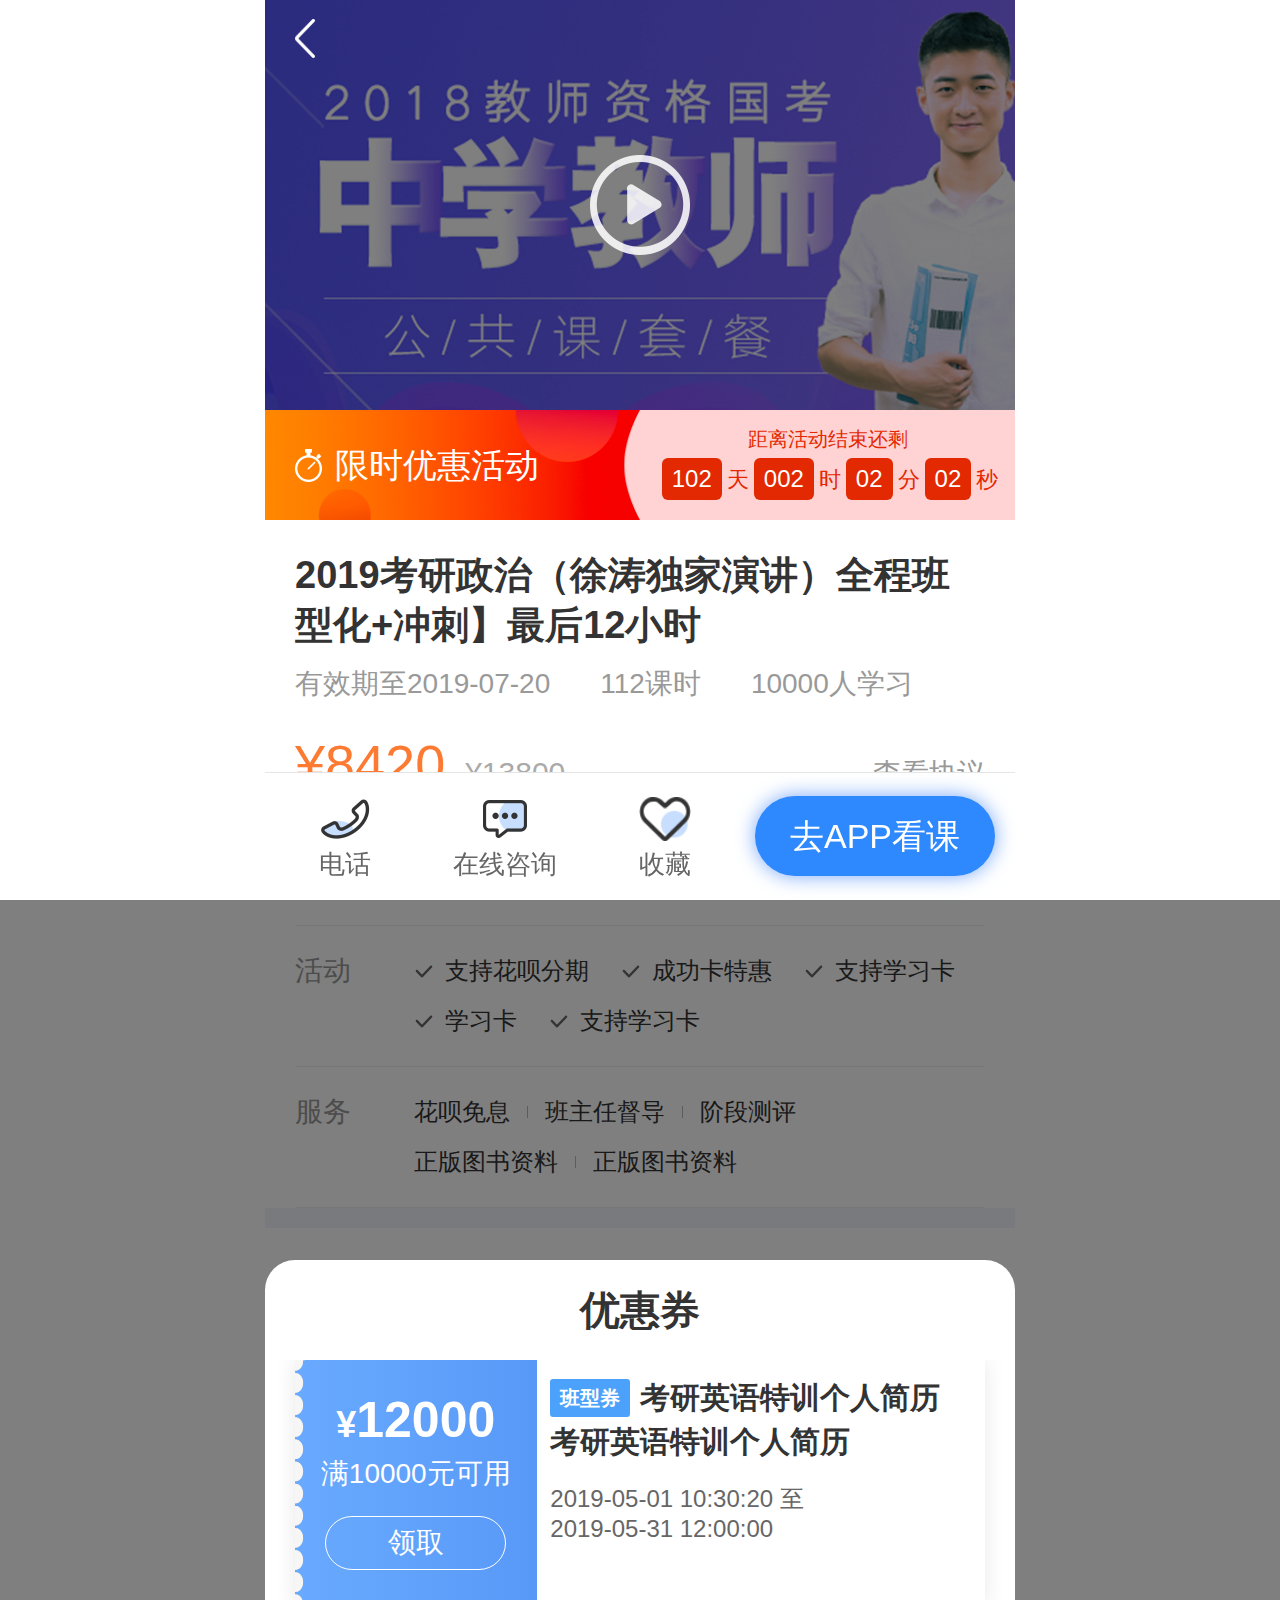
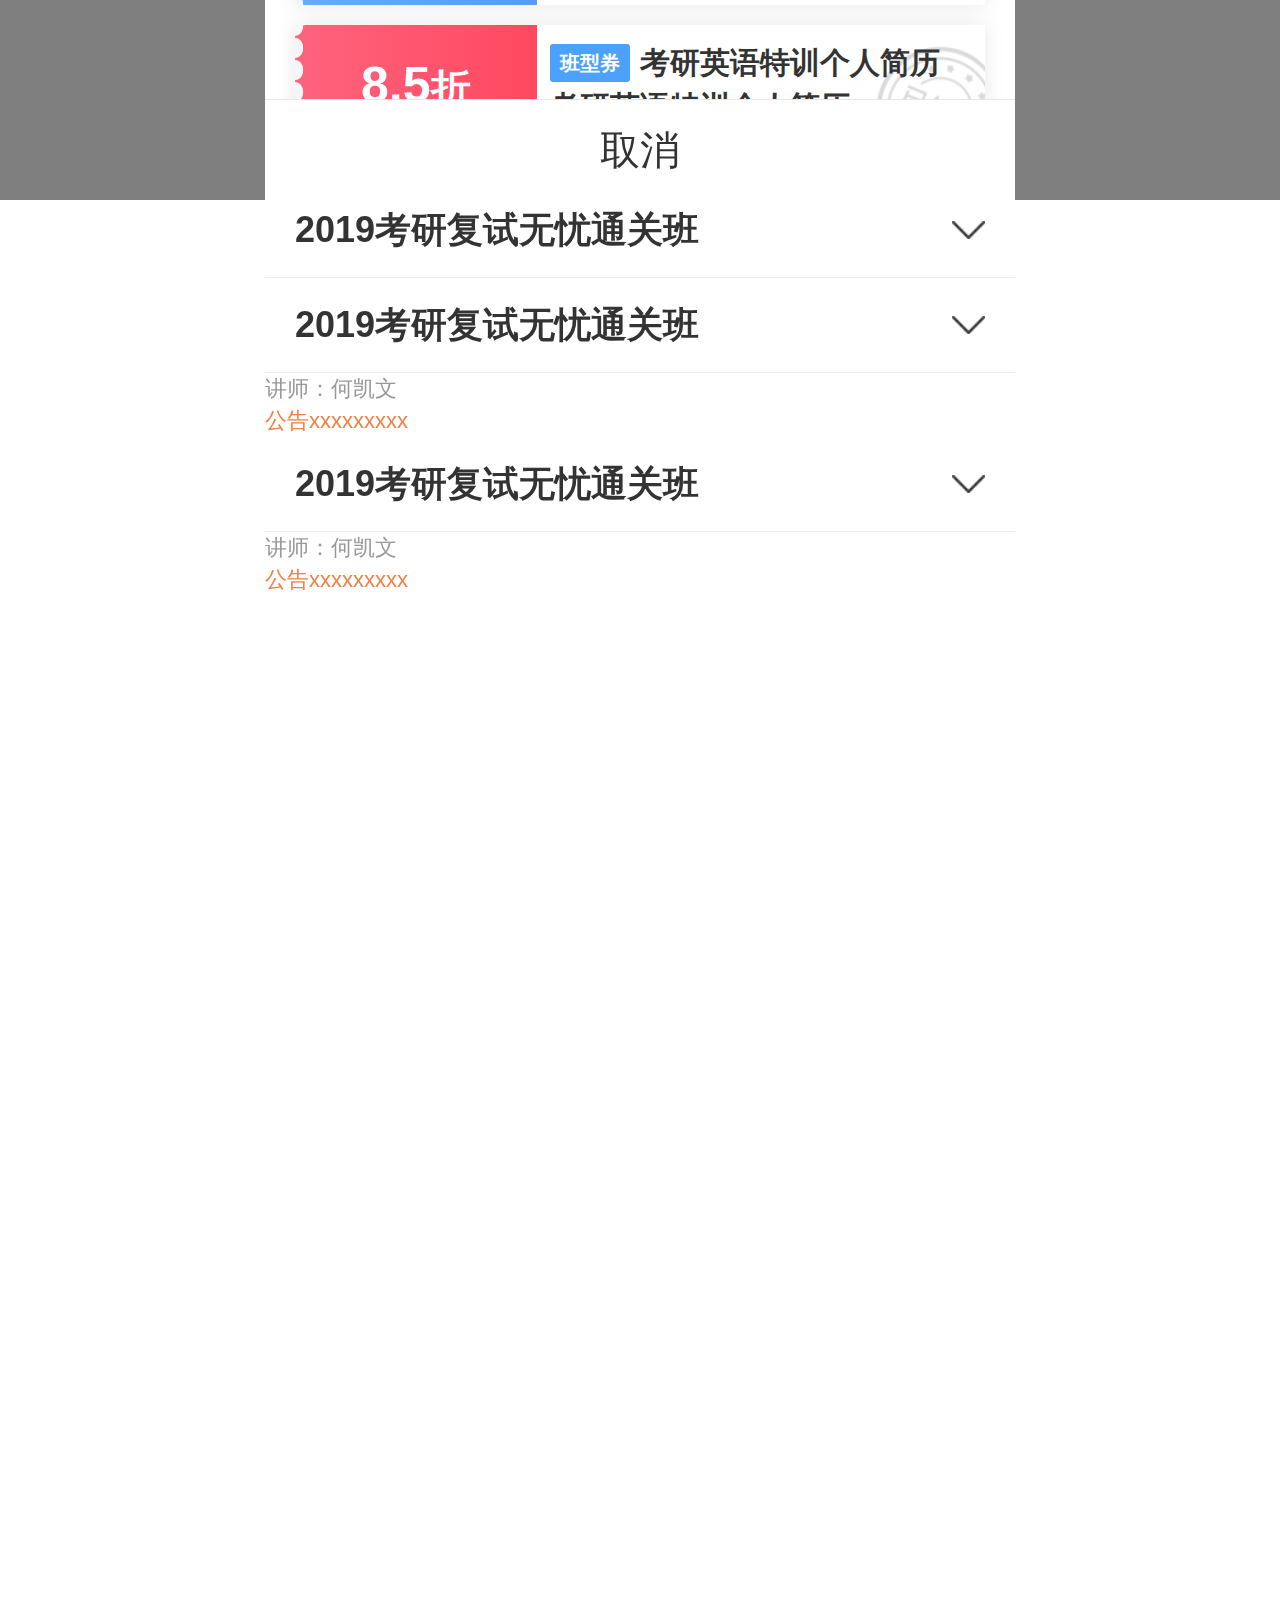
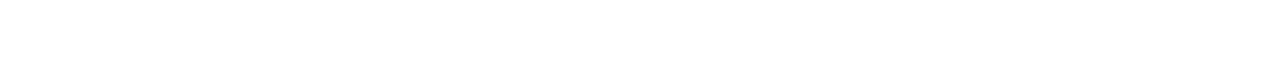
==== commit c8609989: "0414制作" ====
--- a/course-detail.html
+++ b/course-detail.html
@@ -43,14 +43,22 @@
         <div class="video-play" >
         </div>
       </div>
-      
+      <div class="limite-activity">
+        <p class="limite-title"><span>限时优惠活动</span> </p>
+        <div class="remain-time">
+          <p>距离活动结束还剩</p>
+          <div class="detail-time">
+            <span>102</span>天<span>002</span>时<span>02</span>分<span>02</span>秒
+          </div>
+        </div>
+      </div>
     </div>
     <div class="detail-course-info">
       <h2 class="detail-coursename">2019考研政治（徐涛独家演讲）全程班型化+冲刺】最后12小时</h2>
       <div class="det-extra-info">
         <span>有效期至2019-07-20</span>
         <span>112课时</span>
-        <span class="buy-number">10000人已购</span>
+        <span class="buy-number">10000人学习</span>
       </div>
       <div class="det-price-agree">
         <div class="det-cellprice">
@@ -209,7 +217,7 @@
       <div class="detail-tab-con">
         <div class="swiper-wrapper">
           <!-- course-intro start -->
-          <div class="swiper-slide">
+          <div class="swiper-slide" style="display:none;">
             <div class="course-intro">
                 <img src="images/_temp/ban1.jpg" alt="">
                 <img src="images/_temp/ban1.jpg" alt="">
@@ -232,22 +240,24 @@
           <!-- tree start -->
           <div class="swiper-slide">
               <div class="choose-structure">
-                <span class="current">大纲</span>
+                <span class="current">目录</span>
                 <span>|</span>
                 <span>仅看试听</span>
               </div>
               <div class="course-structure">
                   <ul>
-                    
-                    <!-- <li>
+                    <li>
                       <div class="course-menu up-state">2019考研马原政治基础全程课程1111</div>
                       <ul>
                         <li>
-                          <div class="course-section">考研马原政治基础全程课程222</div>
-                          <div class="lecture-notes">
-                            <p>讲师：何凯文</p>
-                            <a href="javascript:void(0)" class="view-notes">查看讲义</a>
+                          <div class="course-section">
+                            <div class="course-chapter">考研马原政治基础全程课程222</div>
+                            <div class="lecture-notice">
+                              <p>讲师：何凯文</p>
+                              <span class="course-notice">公告：课时已经全部上线，直播时间为3、4、5月，敬请期待</span>
+                            </div>
                           </div>
+                          
                           <ul class="course-lesson">
                             <li>
                                 <span class="lesson-name">2020考研专业院校规划讲座院校报名考试333</span>  
@@ -260,11 +270,14 @@
                           </ul>
                         </li>
                         <li>
-                          <div class="course-section">考研马原政治基础全程课程222</div>
-                          <div class="lecture-notes">
-                            <p>讲师：何凯文</p>
-                            <a href="javascript:void(0)" class="view-notes">查看讲义</a>
+                          <div class="course-section">
+                            <div class="course-chapter">考研马原政治基础全程课程222</div>
+                            <div class="lecture-notice">
+                              <p>讲师：何凯文</p>
+                              <span class="course-notice">公告：课时已经全部上线，直播时间为3、4、5月，敬请期待</span>
+                            </div>
                           </div>
+                          
                           <ul class="course-lesson">
                             <li>
                                 <span class="lesson-name">2020考研专业院校规划讲座院校报名考试333</span>  
@@ -278,48 +291,8 @@
                         </li>
                       </ul>
                     </li>
-                    <li>
-                      <div class="course-menu up-state">2019考研马原政治基础全程课程础全程课程1111</div>
-                      <ul>
-                        <li>
-                          <div class="course-section">考研马原政治基础全程课程222</div>
-                          <ul>
-                            <li>
-                                <div class="course-section">考研马原政治基础全程课程333</div>
-                                <div class="lecture-notes">
-                                  <p>讲师：何凯文</p>
-                                  <a href="javascript:void(0)" class="view-notes">查看讲义</a>
-                                </div>
-                                <ul class="course-lesson">
-                                  <li>
-                                      <span  class="lesson-name">考研专业院校规划讲座院校报名考试4444</span>  
-                                      <a class="course-audition" href="javascript:void(0)">试听</a>
-                                  </li>
-                                </ul>
-                            </li>
-                          </ul>
-                        </li>
-                        <li>
-                          <div class="course-section">考研马原政治基础全程课程222</div>
-                          <ul>
-                            <li>
-                                <div class="course-section">考研马原政治基础全程课程333</div>
-                                <div class="lecture-notes">
-                                  <p>讲师：何凯文</p>
-                                  <a href="javascript:void(0)" class="view-notes">查看讲义</a>
-                                </div>
-                                <ul class="course-lesson">
-                                  <li>
-                                      <span  class="lesson-name">考研专业院校规划讲座院校报名考试4444</span>  
-                                      <a class="course-audition" href="javascript:void(0)">试听</a>
-                                  </li>
-                                </ul>
-                            </li>
-                          </ul>
-                        </li>
-                      </ul>
-                    </li> -->
-
+                   
+                    
                   </ul>
               </div>
               
@@ -327,7 +300,38 @@
           <!-- tree end -->
           <!-- data start -->
           <div class="swiper-slide">
-            配套资料
+              <div class="match-books">
+                <div class="match-dataTit">
+                  <span class="current">纸质讲义</span><span>配套图书</span>
+                </div>
+                <div class="matchData-content">
+                  <div class="handouts-list" style="display:block;">
+                    <p><span class="list-num">1、</span>走近托福写作—课程讲义-岳丽凯课</p>
+                    <p><span class="list-num">2、</span>走近托福写作—课程讲义走近托福写作—课程讲义走近托福写作—课程讲义-岳丽凯课</p>
+                    <p><span class="list-num">3、</span>走近托福写作—课程讲义走近托福写作—课程讲义-岳丽凯课</p>
+                    <p><span class="list-num">4、</span>走近托福写作—课程讲义-岳丽凯课</p>
+                    <p><span class="list-num">5、</span>走近托福写作—课程讲义走近托福写作—课程讲义走近托福写作—课程讲义-岳丽凯课</p>
+                    <p><span class="list-num">6、</span>走近托福写作—课程讲义走近托福写作—课程讲义-岳丽凯课</p>
+                    <p><span class="list-num">7、</span>走近托福写作—课程讲义-岳丽凯课</p>
+                    <p><span class="list-num">8、</span>走近托福写作—课程讲义-岳丽凯课</p>
+                    <p><span class="list-num">9、</span>走近托福写作—课程讲义-岳丽凯课</p>
+                  </div>
+                  <div class="handouts-list">
+                    <!-- <p><span class="list-num">1、</span>走近托福写作—课程讲义-岳丽凯课</p>
+                    <p><span class="list-num">2、</span>走近托福写作—课程讲义走近托福写作—课程讲义走近托福写作—课程讲义-岳丽凯课</p> -->
+                    
+                    <div class="no-matchData">
+                      <img src="images/no-data.png" alt="">
+                      <p>抱歉，无配套图书资料～</p>
+                    </div>
+
+
+                  </div>
+                </div>
+                
+              </div>
+                
+            
           </div>
           <!-- data end -->
           <!-- teacher start -->
@@ -372,22 +376,7 @@
           
         </div>
       </div>
-      <div class="check-handouts">
-          <div class="handouts-inner">
-            <h3 class="handouts-title">课程阶段讲义</h3>
-            <div class="handouts-list">
-              <p><span class="list-num">1、</span>走近托福写作—课程讲义-岳丽凯课</p>
-              <p><span class="list-num">2、</span>走近托福写作—课程讲义走近托福写作—课程讲义走近托福写作—课程讲义-岳丽凯课</p>
-              <p><span class="list-num">3、</span>走近托福写作—课程讲义走近托福写作—课程讲义-岳丽凯课</p>
-              <p><span class="list-num">4、</span>走近托福写作—课程讲义-岳丽凯课</p>
-              <p><span class="list-num">5、</span>走近托福写作—课程讲义走近托福写作—课程讲义走近托福写作—课程讲义-岳丽凯课</p>
-              <p><span class="list-num">6、</span>走近托福写作—课程讲义走近托福写作—课程讲义-岳丽凯课</p>
-              <p><span class="list-num">7、</span>走近托福写作—课程讲义-岳丽凯课</p>
-              <p><span class="list-num">8、</span>走近托福写作—课程讲义-岳丽凯课</p>
-              <p><span class="list-num">9、</span>走近托福写作—课程讲义-岳丽凯课</p>
-            </div>
-          </div>
-      </div>
+      
     </div>
 
   </div>
@@ -454,7 +443,7 @@
               }else{
                 str+='<div class="course-section">'+course[i]['Name']+'</div>';
               }
-              str+='<div class="lecture-notes"><p>'+'讲师：何凯文'+'</p><a href="javascript:void(0)" class="view-notes">查看讲义</a></div>';
+              str+='<div class="lecture-notice"><p>'+'讲师：何凯文'+'</p><span class="course-notice">公告xxxxxxxxx</span></div>';
               for(var j=0;j<course[i]['LessonList'].length;j++){
                 str+='<ul class="course-lesson"><li><span class="lesson-name">'+course[i]['LessonList'][j].LessonName+'</span> <a class="course-audition" href="javascript:void(0)" data-src="https://p.bokecc.com/player?vid=30527D7BCD7C854F9C33DC5901307461&amp;siteid=46DFDA31005378B1&amp;autoStart=true&amp;width=&amp;height=&amp;playerid=8154E045DFBAE8D5&amp;playertype=1\">试听</a></li><li><span  class="lesson-name">2020考研专业院校规划讲座院校</span><p class="course-livetime"><span class="state-title">直播</span><span class="live-time-point">2019.09.23  20:00-22:00</span></p></li></ul>'  
               }
--- a/css/base.css
+++ b/css/base.css
@@ -422,7 +422,8 @@
 
 .top-search .search-form {
   display: block;
-  width: 100%;
+  position: relative;
+  padding-right: .8rem;
   height: 100%;
 }
 
@@ -438,6 +439,44 @@
   border-radius: .06rem;
   box-sizing: border-box;
   overflow: hidden;
+}
+
+.top-search .search-btn {
+  position: absolute;
+  right: 0;
+  top: 0;
+  width: .8rem;
+  height: 100%;
+  background: url(../images/search-icon.png) right center no-repeat;
+  background-size: .58rem .58rem;
+}
+
+.list-headSearch {
+  position: absolute;
+  right: .3rem;
+  top: 0;
+  height: 100%;
+  display: box;
+  display: -webkit-box;
+  display: -moz-box;
+  display: -ms-flexbox;
+  display: -webkit-flex;
+  display: flex;
+  -webkit-flex-direction: column;
+  -moz-flex-direction: column;
+  -ms-flex-direction: column;
+  -o-flex-direction: column;
+  flex-direction: column;
+  -webkit-justify-content: center;
+  -moz-justify-content: center;
+  -ms-justify-content: center;
+  -o-justify-content: center;
+  justify-content: center;
+}
+
+.list-headSearch img {
+  width: .58rem;
+  height: .58rem;
 }
 
 .go-back {
@@ -449,6 +488,14 @@
   margin-top: -.38rem;
   background: url(../images/go-back.png) 0.3rem center no-repeat;
   background-size: .2rem .4rem;
+}
+
+.fixed-filter {
+  position: fixed;
+  left: 0;
+  top: 1.1rem;
+  width: 100%;
+  z-index: 2;
 }
 
 .search-hotcourse {
@@ -558,6 +605,63 @@
   text-align: center;
 }
 
+.bind-popup {
+  position: fixed;
+  left: 0;
+  top: 0;
+  width: 100%;
+  height: 100%;
+  background: rgba(0, 0, 0, 0.6);
+  z-index: 9;
+}
+
+.bind-popup .bind-content {
+  position: absolute;
+  left: 10%;
+  top: 50%;
+  margin: -3.3rem 0 0 0;
+  width: 80%;
+  height: 6.6rem;
+  background: #fff;
+  border-radius: .2rem;
+}
+
+.bind-popup .bind-content .phone-icon {
+  width: 2.6rem;
+  max-width: 200px;
+  padding: .4rem 0 .3rem;
+  margin: 0 auto;
+}
+
+.bind-popup .bind-content p {
+  font-size: .34rem;
+  color: #444;
+  line-height: .54rem;
+  text-align: center;
+}
+
+.bind-popup .bind-content .bind-phoneNum {
+  display: block;
+  width: 80%;
+  height: .76rem;
+  background: linear-gradient(to right, #6db4fc, #4688f7);
+  line-height: .76rem;
+  text-align: center;
+  border-radius: .38rem;
+  color: #fff;
+  font-size: .3rem;
+  margin: .4rem auto 0;
+}
+
+.bind-popup .bind-content .popup-close {
+  position: absolute;
+  right: 0;
+  top: 0;
+  width: .9rem;
+  height: .9rem;
+  border-radius: 0 .2rem 0 0;
+}
+
 .public-headline {
   position: relative;
   width: 100%;
@@ -618,7 +722,7 @@
   top: 0;
   width: 100%;
   height: 100%;
-  padding-top: 1.9rem;
+  padding-top: 1rem;
   box-sizing: border-box;
   overflow-y: auto;
 }
@@ -627,6 +731,23 @@
   width: 100%;
   max-width: 750px;
   margin: 0 auto;
+}
+
+.top-subjectSort {
+  background: #fff;
+  padding: .2rem .3rem .2rem 0;
+  font-size: .28rem;
+  color: #666;
+  line-height: .6rem;
+}
+
+.top-subjectSort span {
+  margin-left: .3rem;
+  white-space: nowrap;
+}
+
+.top-subjectSort span.current {
+  color: #4688f6;
 }
 
 .price-default {
--- a/css/course.css
+++ b/css/course.css
@@ -141,6 +141,76 @@
   text-decoration: underline;
 }
 
+.limite-activity {
+  height: 1.1rem;
+  background: #ffd3d3;
+}
+
+.limite-activity .limite-title {
+  float: left;
+  width: 50%;
+  height: 100%;
+  background: url(../images/limite-bg.png) no-repeat;
+  background-size: 100% 100%;
+  font-size: .34rem;
+  color: #fff;
+  line-height: 1.1rem;
+}
+
+.limite-activity .limite-title span {
+  display: block;
+  padding-left: .7rem;
+  background: url(../images/time.png) left 0.3rem center no-repeat;
+  background-size: .27rem .33rem;
+}
+
+.limite-activity .remain-time {
+  height: 100%;
+  display: box;
+  display: -webkit-box;
+  display: -moz-box;
+  display: -ms-flexbox;
+  display: -webkit-flex;
+  display: flex;
+  -webkit-flex-direction: column;
+  -moz-flex-direction: column;
+  -ms-flex-direction: column;
+  -o-flex-direction: column;
+  flex-direction: column;
+  -webkit-justify-content: center;
+  -moz-justify-content: center;
+  -ms-justify-content: center;
+  -o-justify-content: center;
+  justify-content: center;
+  -webkit-align-items: center;
+  -moz-align-items: center;
+  -ms-align-items: center;
+  -o-align-items: center;
+  align-items: center;
+  font-size: .22rem;
+  color: #e32801;
+}
+
+.limite-activity .remain-time p {
+  font-size: .2rem;
+}
+
+.limite-activity .remain-time .detail-time {
+  white-space: nowrap;
+}
+
+.limite-activity .remain-time .detail-time span {
+  display: inline-block;
+  padding: 0 .1rem;
+  height: .42rem;
+  line-height: .42rem;
+  background: #e32901;
+  color: #fff;
+  font-size: .24rem;
+  border-radius: .06rem;
+  margin: .05rem;
+}
+
 .detail-course-tab {
   position: absolute;
   left: 0;
@@ -218,13 +288,9 @@
 
 .detail-tab-con .buy-notes {
   padding: .3rem .3rem 0;
-  font-size: .36rem;
+  font-size: .3rem;
   color: #666;
   line-height: .56rem;
-}
-
-.detail-tab-con .buy-notes p {
-  margin-bottom: .3rem;
 }
 
 .course-teacher {
@@ -433,49 +499,70 @@
 }
 
 .course-structure {
-  padding: .2rem .3rem 0;
+  padding: .2rem 0 0;
 }
 
 .course-structure .course-menu {
   font-size: .36rem;
   color: #333;
   line-height: .54rem;
-  padding: .2rem .6rem .2rem 0;
+  padding: .2rem .6rem .2rem .3rem;
   font-weight: bold;
-  background: url(../images/course-up.png) right center no-repeat;
+  background: url(../images/course-up.png) right 0.3rem center no-repeat;
   background-size: .33rem .18rem;
+  border-bottom: 1px solid #efefef;
 }
 
 .course-structure .course-menu.open-state {
-  background: url(../images/course-open.png) right center no-repeat;
+  background: url(../images/course-open.png) right 0.3rem center no-repeat;
   background-size: .33rem .18rem;
 }
 
 .course-structure li li .course-section {
   padding: .2rem .3rem;
+  padding-top: .2rem;
+  padding-bottom: .2rem;
+  padding-left: .3rem;
+  padding-right: .6rem;
   font-size: .34rem;
   line-height: .54rem;
   color: #333;
-  background: #eff4fd;
   border-radius: .07rem;
   margin-bottom: .1rem;
-}
-
-.course-structure li li .lecture-notes {
-  padding-left: .3rem;
-}
-
-.course-structure .lecture-notes {
-  padding-bottom: .2rem;
+  border-bottom: 1px solid #efefef;
+  background: url(../images/course-up2.png) right 0.3rem center no-repeat;
+  background-size: .22rem .12rem;
+}
+
+.course-structure li li .course-section.open-state {
+  background: url(../images/course-open2.png) right 0.3rem center no-repeat;
+  background-size: .22rem .12rem;
+}
+
+.course-structure li li .course-section .course-chapter {
+  color: #333;
+}
+
+.course-structure .lecture-notice {
   font-size: .32rem;
   color: #999;
+  line-height: .32rem;
+  font-size: .22rem;
+}
+
+.course-structure .lecture-notice span {
+  color: #f08043;
+}
+
+.course-structure .lecture-notice p {
+  color: #999;
 }
 
 .course-structure li ul {
   display: none;
 }
 
-.course-structure li ul ul {
+.course-structure li ul ul li {
   padding-left: .3rem;
 }
 
@@ -489,26 +576,34 @@
   padding-bottom: .2rem;
 }
 
+.course-lesson li:last-child {
+  border-bottom: 1px solid #efefef;
+}
+
 .course-lesson .lesson-name {
   display: block;
   padding-right: 1.2rem;
+  font-size: .28rem;
+  padding-top: .2rem;
+  line-height: .32rem;
 }
 
 .course-lesson .course-audition {
   position: absolute;
-  right: 0;
+  right: .3rem;
   top: 50%;
-  margin-top: -.27rem;
+  margin-top: -.15rem;
   display: block;
-  width: .94rem;
-  height: .54rem;
-  border: 1px solid #2e88fe;
+  height: .3rem;
+  padding-left: .3rem;
   color: #2e88fe;
   text-align: center;
-  line-height: .54rem;
+  line-height: .3rem;
   font-size: .24rem;
   border-radius: .27rem;
-  box-sizing: border-box;
+  background: url(../images/listen.png) no-repeat;
+  background-size: .26rem .26rem;
+  white-space: nowrap;
 }
 
 .content-module {
@@ -517,7 +612,50 @@
   padding-bottom: .3rem;
 }
 
-.lecture-notes {
+.course-goback {
+  position: absolute;
+  left: 0;
+  top: 0;
+  width: .9rem;
+  height: .76rem;
+  background: url(../images/go-back-white.png) 0.3rem center no-repeat;
+  background-size: .2rem .4rem;
+  z-index: 2;
+}
+
+.slide-coupon {
+  position: fixed;
+  left: 0;
+  bottom: -100%;
+  width: 100%;
+  height: 100%;
+  background: rgba(0, 0, 0, 0.5);
+  z-index: 12;
+}
+
+.slide-coupon .slide-coupon-inner {
+  width: 100%;
+  max-width: 750px;
+  background: #fff;
+  border-radius: .3rem .3rem 0 0;
+  color: #333;
+  margin: 0 auto;
+}
+
+.slide-coupon .slide-coupon-title, .slide-coupon .slide-close-btn {
+  height: 1rem;
+  line-height: 1rem;
+  padding: 0 .3rem 0;
+  font-size: .4rem;
+  text-align: center;
+}
+
+.match-books {
+  padding: 0 .3rem;
+}
+
+.match-books .match-dataTit {
+  padding: .2rem 0;
   display: box;
   display: -webkit-box;
   display: -moz-box;
@@ -534,106 +672,47 @@
   -ms-justify-content: flex-start;
   -o-justify-content: flex-start;
   justify-content: flex-start;
-}
-
-.lecture-notes .view-notes {
-  color: #2e88fe;
-  margin-left: .6rem;
-}
-
-.course-goback {
-  position: absolute;
-  left: 0;
-  top: 0;
-  width: .9rem;
-  height: .76rem;
-  background: url(../images/go-back-white.png) 0.3rem center no-repeat;
-  background-size: .2rem .4rem;
-  z-index: 2;
-}
-
-.check-handouts, .slide-coupon {
-  position: fixed;
-  left: 0;
-  bottom: -100%;
-  width: 100%;
-  height: 100%;
-  background: rgba(0, 0, 0, 0.5);
-  z-index: 12;
-}
-
-.check-handouts .handouts-inner, .slide-coupon .slide-coupon-inner {
-  width: 100%;
-  max-width: 750px;
-  background: #fff;
-  border-radius: .3rem .3rem 0 0;
+  height: .7rem;
+  line-height: .7rem;
+  font-size: .34rem;
   color: #333;
+  margin-left: -.36rem;
+}
+
+.match-books .match-dataTit span {
+  padding: 0 .36rem;
+  background: url(../images/line.png) right center no-repeat;
+  background-size: 2px .26rem;
+}
+
+.match-books .match-dataTit span:last-child {
+  background: none;
+}
+
+.match-books .match-dataTit span.current {
+  color: #4688f6;
+}
+
+.no-matchData {
+  padding: 1rem 0;
+  font-size: .28rem;
+  color: #666;
+  text-align: center;
+}
+
+.no-matchData img {
+  width: 4.7rem;
   margin: 0 auto;
 }
 
-.slide-coupon .slide-coupon-title, .slide-coupon .slide-close-btn {
-  height: 1rem;
-  line-height: 1rem;
-  padding: 0 .3rem 0;
-  font-size: .4rem;
-  text-align: center;
-}
-
-.check-handouts {
-  display: box;
-  display: -webkit-box;
-  display: -moz-box;
-  display: -ms-flexbox;
-  display: -webkit-flex;
-  display: flex;
-  -webkit-flex-direction: column;
-  -moz-flex-direction: column;
-  -ms-flex-direction: column;
-  -o-flex-direction: column;
-  flex-direction: column;
-  -webkit-justify-content: flex-end;
-  -moz-justify-content: flex-end;
-  -ms-justify-content: flex-end;
-  -o-justify-content: flex-end;
-  justify-content: flex-end;
-}
-
-.check-handouts .handouts-inner {
-  max-height: 50%;
-  display: box;
-  display: -webkit-box;
-  display: -moz-box;
-  display: -ms-flexbox;
-  display: -webkit-flex;
-  display: flex;
-  -webkit-flex-direction: column;
-  -moz-flex-direction: column;
-  -ms-flex-direction: column;
-  -o-flex-direction: column;
-  flex-direction: column;
-  -webkit-justify-content: flex-start;
-  -moz-justify-content: flex-start;
-  -ms-justify-content: flex-start;
-  -o-justify-content: flex-start;
-  justify-content: flex-start;
-}
-
-.check-handouts .handouts-title {
-  height: 1.2rem;
-  min-height: 1.2rem;
-  line-height: 1.2rem;
-  padding: 0 .3rem 0;
-  font-size: .4rem;
-}
-
-.check-handouts .handouts-list {
-  padding: 0 .3rem;
+.handouts-list {
+  display: none;
   font-size: .34rem;
   line-height: .46rem;
   overflow-y: auto;
 }
 
-.check-handouts .handouts-list p {
+.handouts-list p {
   padding-bottom: .3rem;
 }
 
@@ -656,14 +735,14 @@
 
 .course-livetime {
   line-height: .4rem;
-  color: #2e88fe;
+  color: #999;
   font-size: .24rem;
 }
 
 .course-livetime .state-title {
-  padding: 0 .12rem 0 0;
-  background: url(../images/live-bg.png) right center no-repeat;
-  background-size: 1px 10px;
+  padding: 0 .12rem 0 .3rem;
+  background: url(../images/play.png) left center no-repeat;
+  background-size: .2rem .14rem;
   margin-right: .12rem;
 }
 
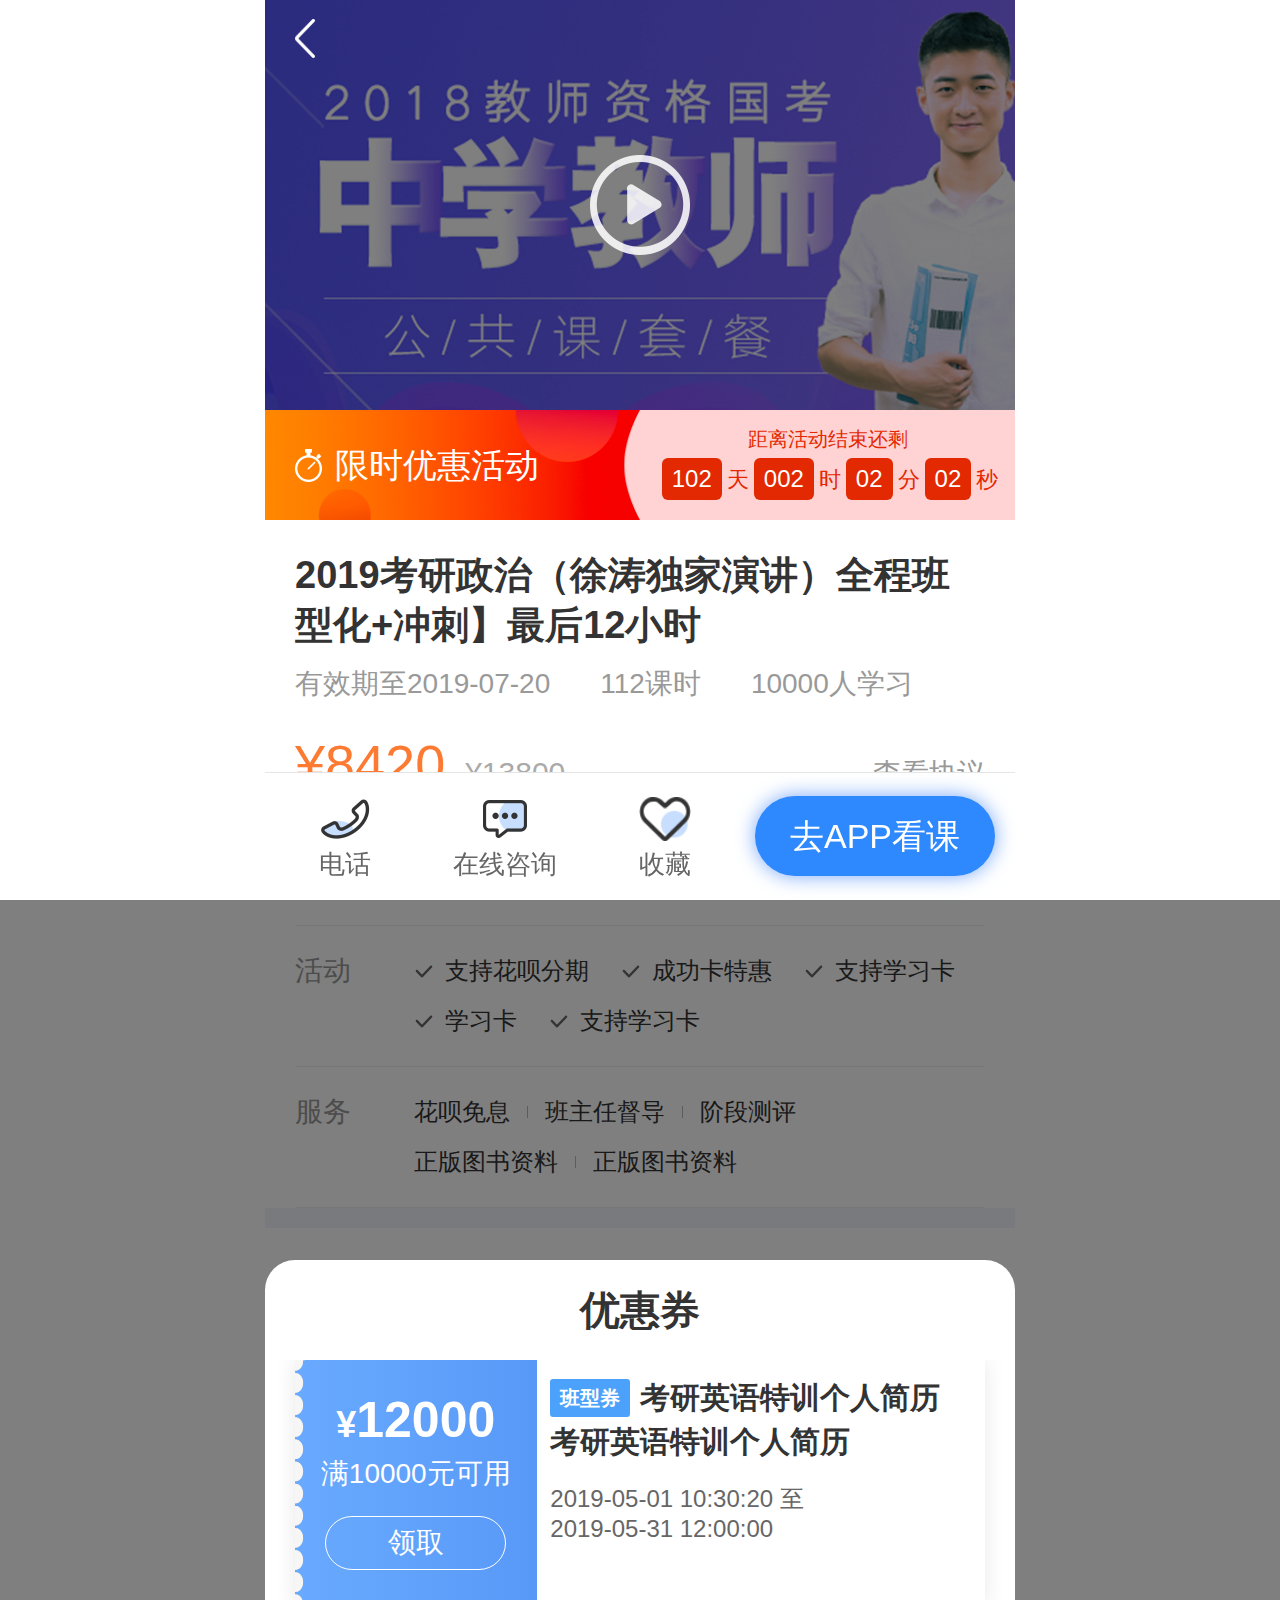
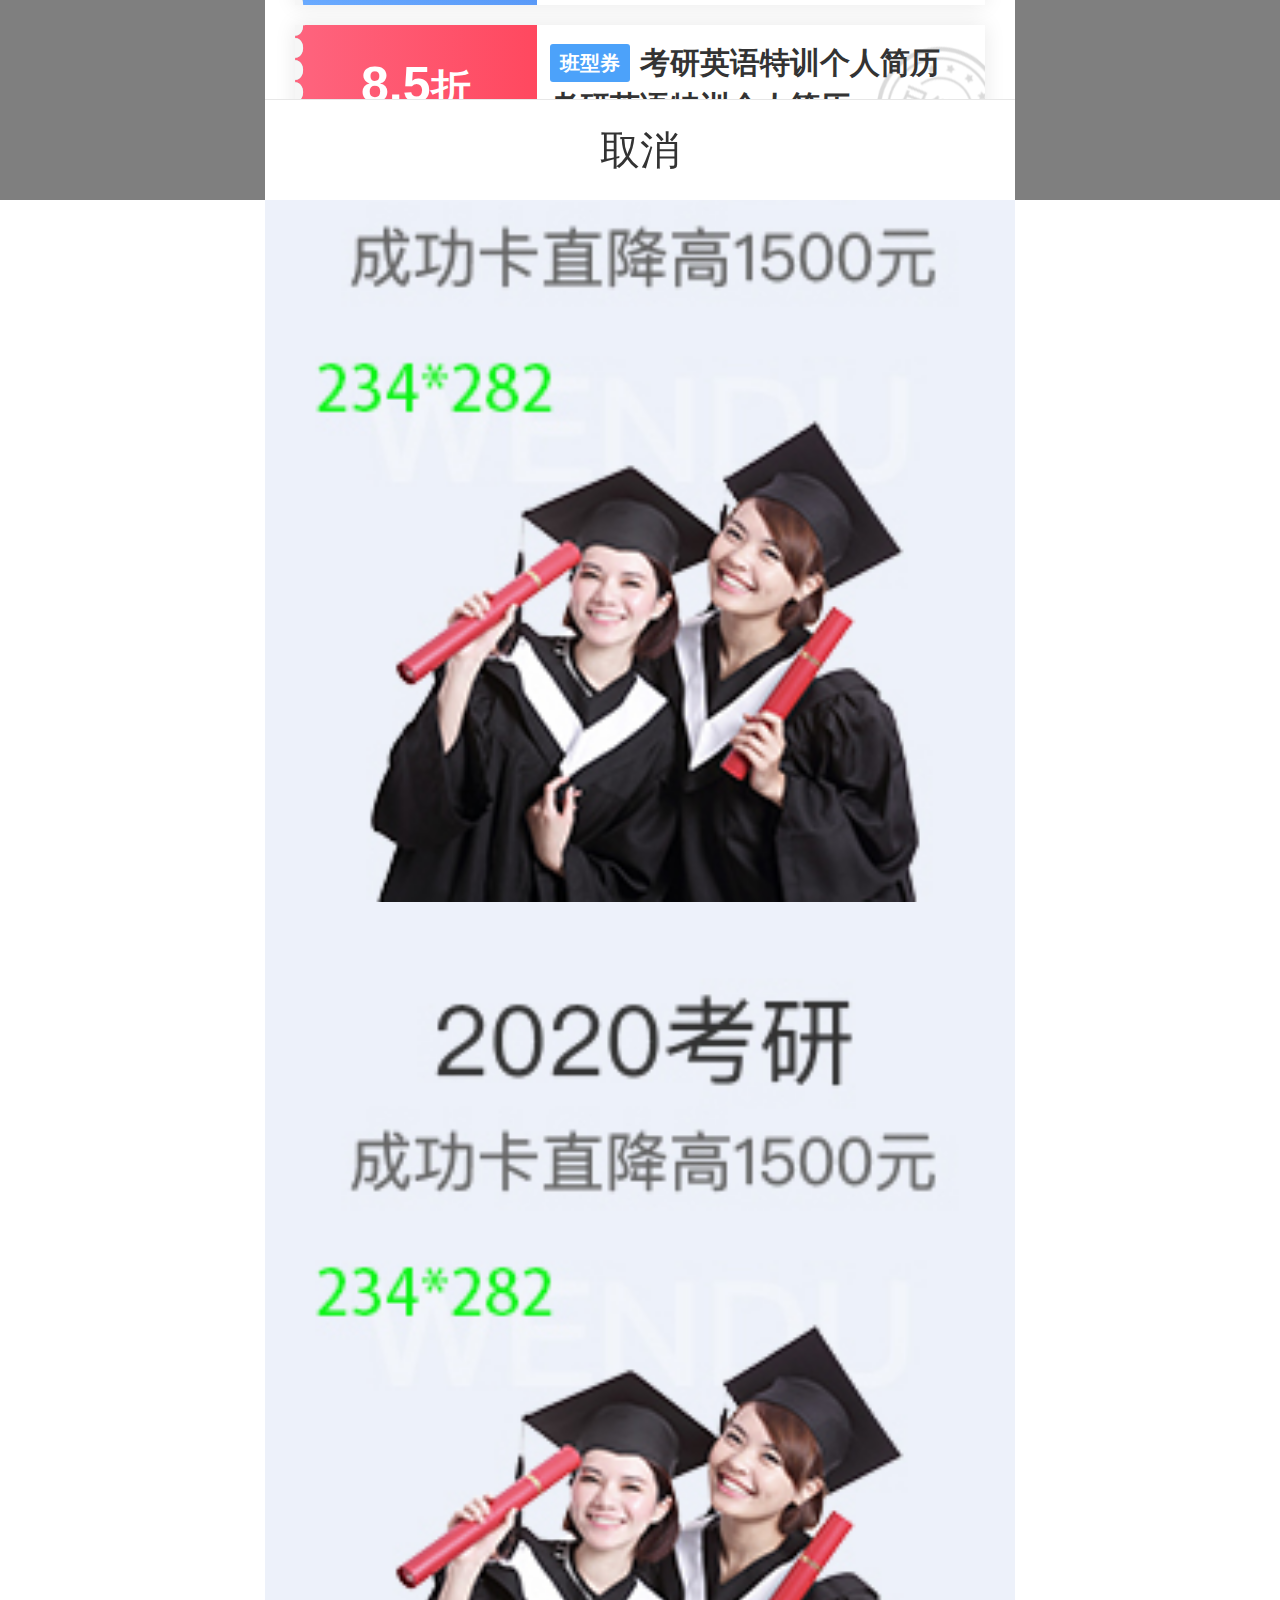
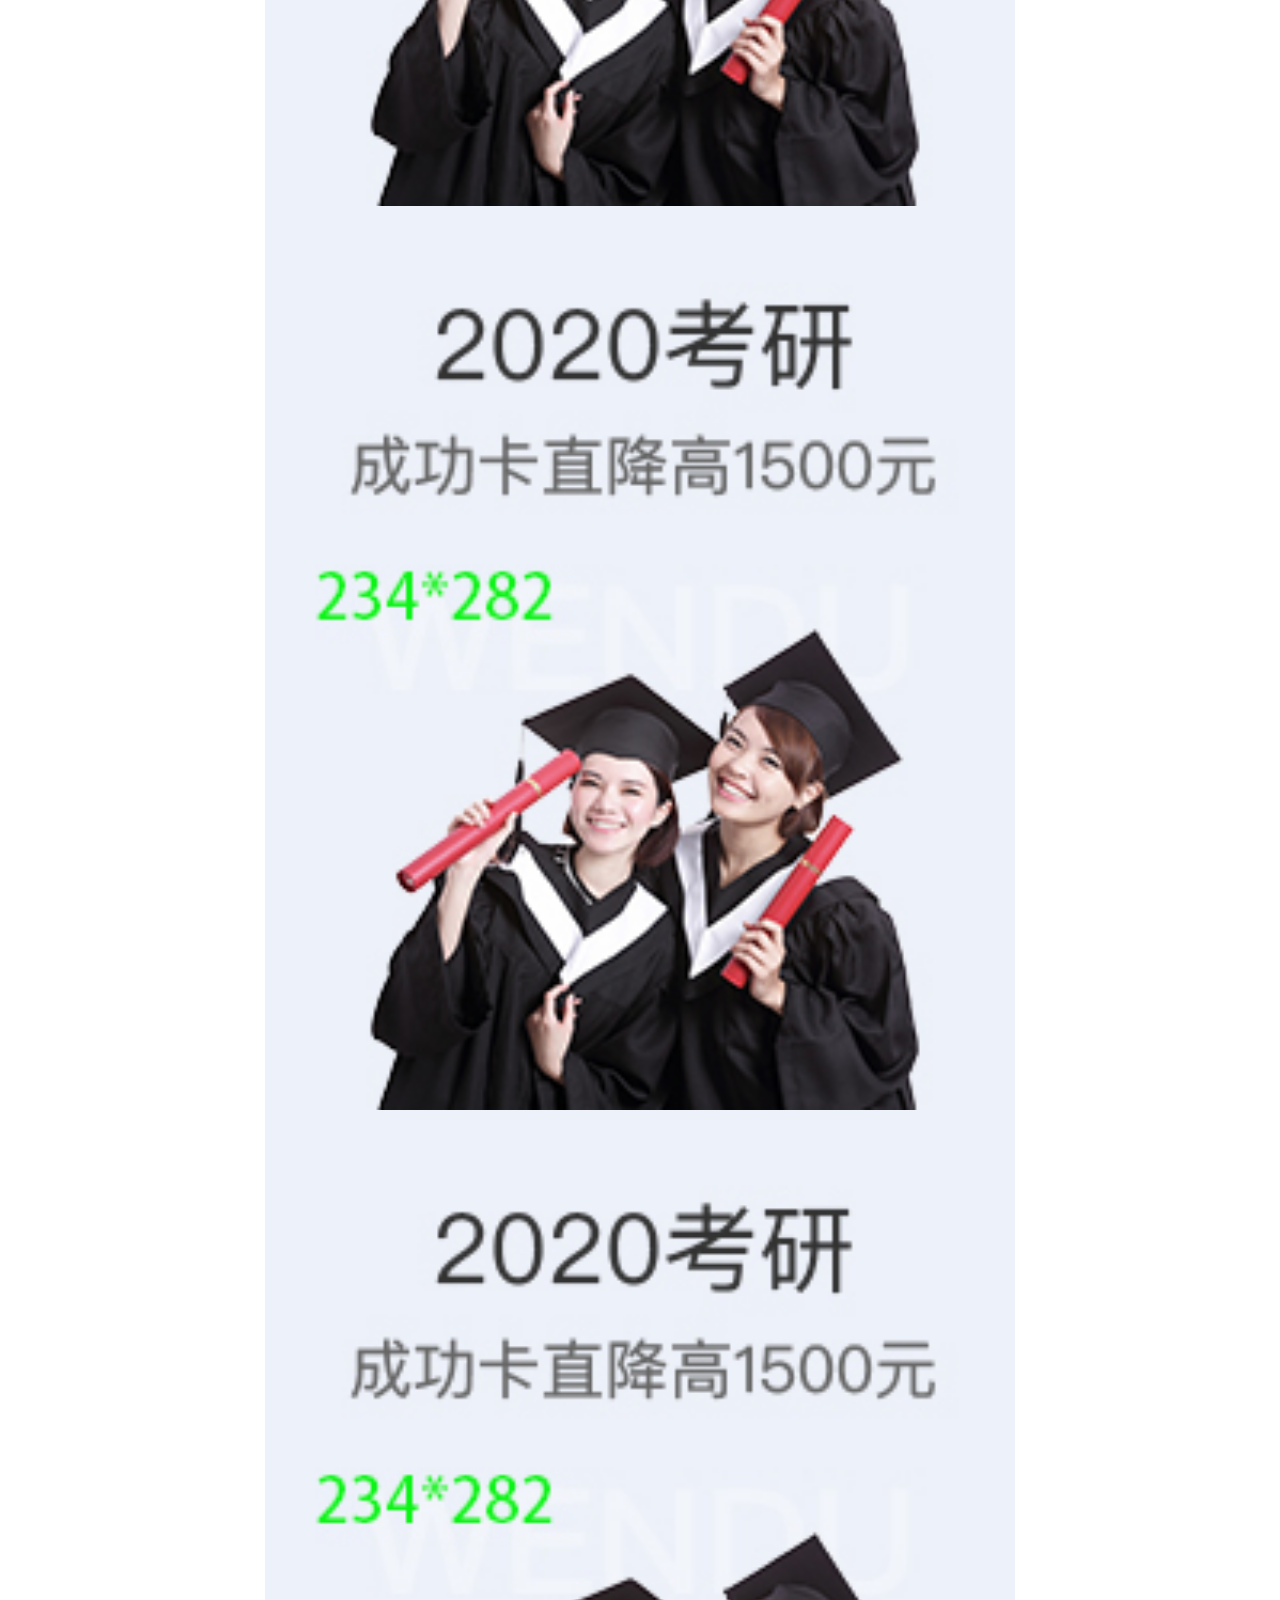
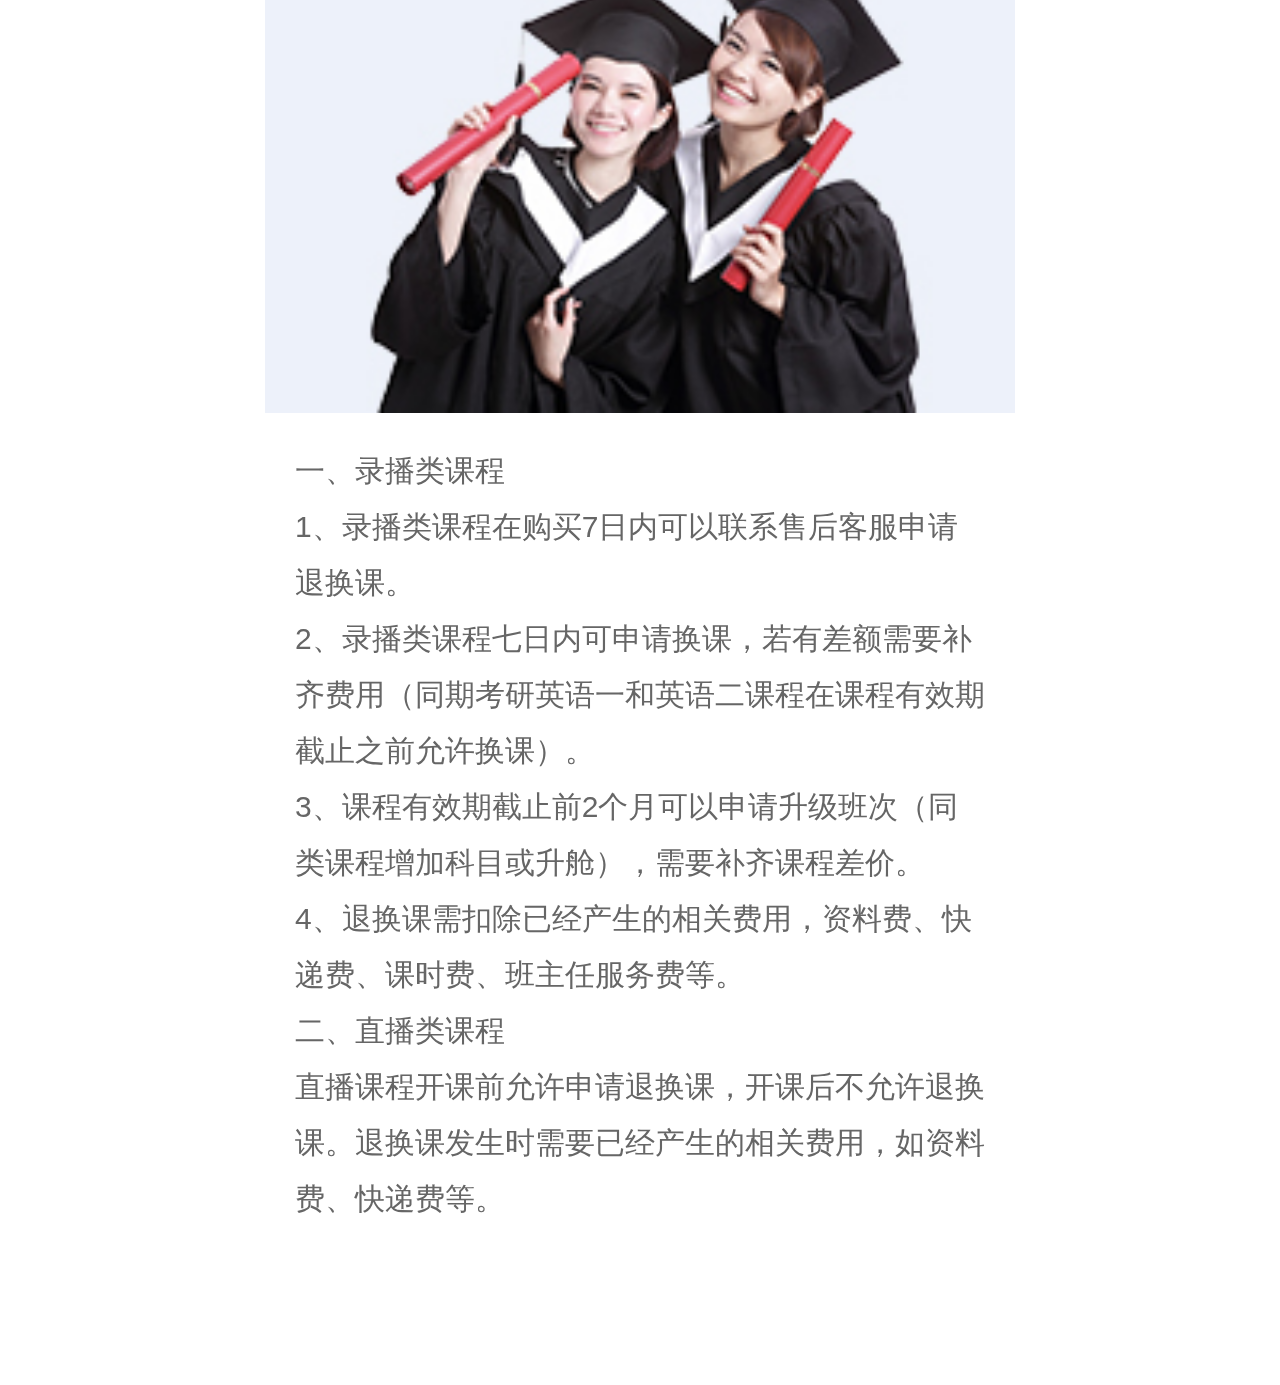
==== commit 0564e72e: "修改" ====
--- a/course-detail.html
+++ b/course-detail.html
@@ -208,7 +208,7 @@
       <div class="detail-course-tab ">
           <!-- detail-tab-fixed -->
         <div class="detail-coursetab-inner">
-            <span class="current">介绍</span>
+            <span class="current">课程详情</span>
             <span>课程目录</span>
             <span>配套资料</span>
             <span>名师介绍</span>
@@ -217,7 +217,7 @@
       <div class="detail-tab-con">
         <div class="swiper-wrapper">
           <!-- course-intro start -->
-          <div class="swiper-slide" style="display:none;">
+          <div class="swiper-slide">
             <div class="course-intro">
                 <img src="images/_temp/ban1.jpg" alt="">
                 <img src="images/_temp/ban1.jpg" alt="">
@@ -240,16 +240,18 @@
           <!-- tree start -->
           <div class="swiper-slide">
               <div class="choose-structure">
-                <span class="current">目录</span>
-                <span>|</span>
-                <span>仅看试听</span>
+                <span class="catalog current">目录</span>
+               
+                <span class="listen-module">仅看试听</span>
               </div>
               <div class="course-structure">
                   <ul>
                     <li>
-                      <div class="course-menu up-state">2019考研马原政治基础全程课程1111</div>
+                      <div class="course-menu up-state">
+                        <p class="course-menu-name">2019考研马原政治基础全程课程1111</p>
+                      </div>
                       <ul>
-                        <li>
+                        <li class="chapter-content">
                           <div class="course-section">
                             <div class="course-chapter">考研马原政治基础全程课程222</div>
                             <div class="lecture-notice">
@@ -260,16 +262,17 @@
                           
                           <ul class="course-lesson">
                             <li>
-                                <span class="lesson-name">2020考研专业院校规划讲座院校报名考试333</span>  
+                                
+                                <p class="lesson-name"><span class="lesson-num">01</span>2020考研专业院校规划讲座院校报名考试333</p>  
                                 <a class="course-audition" href="javascript:void(0)">试听</a>
                             </li>
                             <li>
-                                <span  class="lesson-name">2020考研专业院校规划讲座院校</span>  
+                                <p class="lesson-name"><span class="lesson-num">02</span>2020考研专业院校规划讲座院校报名考试333</p>   
                                 <p class="course-livetime"><span class="state-title">直播</span><span class="live-time-point">2019.09.23  20:00-22:00</span></p>
                             </li>
                           </ul>
                         </li>
-                        <li>
+                        <li  class="chapter-content">
                           <div class="course-section">
                             <div class="course-chapter">考研马原政治基础全程课程222</div>
                             <div class="lecture-notice">
@@ -280,22 +283,39 @@
                           
                           <ul class="course-lesson">
                             <li>
-                                <span class="lesson-name">2020考研专业院校规划讲座院校报名考试333</span>  
+                                <p class="lesson-name"><span class="lesson-num">01</span>2020考研专业院校规划讲座院校报名考试333</p>   
                                 <a class="course-audition" href="javascript:void(0)">试听</a>
                             </li>
                             <li>
-                                <span  class="lesson-name">2020考研专业院校规划讲座院校</span>  
+                                <p class="lesson-name"><span class="lesson-num">01</span>2020考研专业院校规划讲座院校报名考试333</p>    
                                 <p class="course-livetime"><span class="state-title">直播</span><span class="live-time-point">2019.09.23  20:00-22:00</span></p>
                             </li>
                           </ul>
                         </li>
                       </ul>
                     </li>
-                   
-                    
                   </ul>
               </div>
-              
+              <div class="only-listen" style="display:none;">
+                <ul class="course-lesson">
+                  <li>
+                                
+                    <p class="lesson-name"><span class="lesson-num">01</span>2020考研专业院校规划讲座院校报名考试333</p>  
+                    <a class="course-audition" href="javascript:void(0)">试听</a>
+                  </li>
+                  <li>
+                                
+                    <p class="lesson-name"><span class="lesson-num">01</span>2020考研专业院校规划讲座院校报名考试333</p>  
+                    <a class="course-audition" href="javascript:void(0)">试听</a>
+                    <p class="course-livetime"><span class="state-title">直播</span><span class="live-time-point">2019.09.23  20:00-22:00</span></p>
+                  </li>
+                  <li>
+                                
+                    <p class="lesson-name"><span class="lesson-num">01</span>2020考研专业院校规划讲座院校报名考试333</p>  
+                    <a class="course-audition" href="javascript:void(0)">试听</a>
+                  </li>
+                </ul>
+              </div>
           </div>
           <!-- tree end -->
           <!-- data start -->
@@ -422,6 +442,19 @@
     $(this).hide().siblings().show();
   });
 
+    $('.choose-structure span').click(function(){
+      $(this).addClass('current').siblings().removeClass('current')
+    })
+    $('.catalog').click(function(){
+      $('.course-structure').show();
+      $('.only-listen').hide()
+    })
+    $('.listen-module').click(function(){
+      $('.only-listen').show();
+      $('.course-structure').hide();
+    })
+
+
   //模拟课程结构
       var str=""
       function createTree(arr){
@@ -432,23 +465,29 @@
             str+='<li>'
             if(course[i]['Children'].length>0){
               if(course[i].Level==1){
-                str+='<div class="course-menu up-state">'+course[i]['Name']+'</div>'
+                str+='<div class="course-menu up-state"><p class="course-menu-name">'+course[i]['Name']+'</p></div>'
               }else{
                 console.log(course[i].Level)
                 str+='<div class="course-section">'+course[i]['Name']+'</div>'
               }
             }else if(course[i]['Children'].length==0 && course[i]['LessonList'].length>0){
               if(course[i].Level==1){    //只有两级
-                str+='<div class="course-menu up-state">'+course[i]['Name']+'</div>'
+                //str+='<div class="course-menu up-state">'+course[i]['Name']+'</div>'
+                str+='<div class="course-menu up-state"><p class="course-menu-name">'+course[i]['Name']+'</p><div class="lecture-notice"><p>'+'讲师：何凯文'+'</p><span class="course-notice">公告xxxxxxxxx</span></div></div>'
               }else{
-                str+='<div class="course-section">'+course[i]['Name']+'</div>';
+                str+='<div class="course-section"><div class="course-chapter">'+course[i]['Name']+'</div><div class="lecture-notice"><p>'+'讲师：何凯文'+'</p><span class="course-notice">公告xxxxxxxxx</span></div></div>';
               }
-              str+='<div class="lecture-notice"><p>'+'讲师：何凯文'+'</p><span class="course-notice">公告xxxxxxxxx</span></div>';
+              str+='<ul class="course-lesson">';
               for(var j=0;j<course[i]['LessonList'].length;j++){
-                str+='<ul class="course-lesson"><li><span class="lesson-name">'+course[i]['LessonList'][j].LessonName+'</span> <a class="course-audition" href="javascript:void(0)" data-src="https://p.bokecc.com/player?vid=30527D7BCD7C854F9C33DC5901307461&amp;siteid=46DFDA31005378B1&amp;autoStart=true&amp;width=&amp;height=&amp;playerid=8154E045DFBAE8D5&amp;playertype=1\">试听</a></li><li><span  class="lesson-name">2020考研专业院校规划讲座院校</span><p class="course-livetime"><span class="state-title">直播</span><span class="live-time-point">2019.09.23  20:00-22:00</span></p></li></ul>'  
+                //str+='<ul class="course-lesson">';
+                // str+='<li><p class="lesson-name"><span class="lesson-num">0'+j+'</span>'+course[i]['LessonList'][j].LessonName+'</p>';
+                // str+='<a class="course-audition" href="javascript:void(0)" data-src="https://p.bokecc.com/player?vid=30527D7BCD7C854F9C33DC5901307461&amp;siteid=46DFDA31005378B1&amp;autoStart=true&amp;width=&amp;height=&amp;playerid=8154E045DFBAE8D5&amp;playertype=1\">试听</a>';
+                // str+='</li>';
+                str+='<li><p  class="lesson-name"><span class="lesson-num">0'+(j+1)+'</span>'+course[i]['LessonList'][j].LessonName+'</p><p class="course-livetime"><span class="state-title">直播</span><span class="live-time-point">2019.09.23  20:00-22:00</span></p></li>';
+                //str+='</ul>'
               }
+              str+='</ul>'
             }
-
             createTree(course[i]["Children"]);
             str+='</li>'
           }
--- a/css/base.css
+++ b/css/base.css
@@ -685,7 +685,7 @@
   border-top: 1px solid #f1f4fd;
   border-bottom: 1px solid #f1f4fd;
   font-size: .3rem;
-  color: #999;
+  color: #333;
   overflow: hidden;
 }
 
@@ -701,7 +701,8 @@
 .nav-subject-swiper .swiper-slide span.current {
   color: #2e88fe;
   font-weight: bold;
-  font-size: .32rem;
+  background: url(../images/scrollBg.png) center 0.7rem no-repeat;
+  background-size: .4rem .04rem;
 }
 
 .fixed-top {
@@ -775,3 +776,7 @@
 .searchHot-title h2 {
   font-size: .26rem;
 }
+
+.only-listen {
+  padding: .2rem 0 0;
+}
--- a/css/course.css
+++ b/css/course.css
@@ -240,8 +240,8 @@
   height: 100%;
   box-sizing: border-box;
   padding: 0 .3rem;
-  font-size: .3rem;
-  color: #999;
+  font-size: .34rem;
+  color: #333;
   background: #fff;
   display: box;
   display: -webkit-box;
@@ -269,13 +269,14 @@
   -webkit-flex: 1;
   -moz-box-flex: 1;
   -ms-flex: 1;
+  white-space: nowrap;
 }
 
 .detail-coursetab-inner span.current {
   color: #2e88fe;
-  font-size: .36rem;
   background: url(../images/tab-line.png) bottom 0.12rem center no-repeat;
-  background-size: .4rem 2px;
+  background-size: .4rem .04rem;
+  font-weight: bold;
 }
 
 .detail-tab-con {
@@ -498,12 +499,16 @@
   white-space: nowrap;
 }
 
+.course-chapter {
+  font-size: .3rem;
+}
+
 .course-structure {
   padding: .2rem 0 0;
 }
 
 .course-structure .course-menu {
-  font-size: .36rem;
+  font-size: .32rem;
   color: #333;
   line-height: .54rem;
   padding: .2rem .6rem .2rem .3rem;
@@ -518,29 +523,28 @@
   background-size: .33rem .18rem;
 }
 
+.course-structure li .course-lesson li {
+  padding-left: .3rem;
+}
+
+.course-structure li li .course-lesson li {
+  padding-left: .5rem;
+}
+
 .course-structure li li .course-section {
-  padding: .2rem .3rem;
-  padding-top: .2rem;
-  padding-bottom: .2rem;
-  padding-left: .3rem;
-  padding-right: .6rem;
-  font-size: .34rem;
-  line-height: .54rem;
-  color: #333;
-  border-radius: .07rem;
-  margin-bottom: .1rem;
-  border-bottom: 1px solid #efefef;
-  background: url(../images/course-up2.png) right 0.3rem center no-repeat;
-  background-size: .22rem .12rem;
-}
-
-.course-structure li li .course-section.open-state {
-  background: url(../images/course-open2.png) right 0.3rem center no-repeat;
-  background-size: .22rem .12rem;
-}
-
-.course-structure li li .course-section .course-chapter {
-  color: #333;
+  padding-left: .5rem;
+}
+
+.course-structure li li li .course-lesson li {
+  padding-left: .5rem;
+}
+
+.course-structure li li li .course-section {
+  padding-left: .7rem;
+}
+
+.course-structure li li li .course-lesson li {
+  padding-left: .7rem;
 }
 
 .course-structure .lecture-notice {
@@ -560,10 +564,6 @@
 
 .course-structure li ul {
   display: none;
-}
-
-.course-structure li ul ul li {
-  padding-left: .3rem;
 }
 
 .course-lesson {
@@ -604,6 +604,39 @@
   background: url(../images/listen.png) no-repeat;
   background-size: .26rem .26rem;
   white-space: nowrap;
+}
+
+.course-section {
+  padding-top: .2rem;
+  padding-bottom: .2rem;
+  padding-right: .6rem;
+  font-size: .3rem;
+  line-height: .54rem;
+  color: #333;
+  border-radius: .07rem;
+  margin-bottom: .1rem;
+  border-bottom: 1px solid #efefef;
+  background: url(../images/course-up2.png) right 0.3rem center no-repeat;
+  background-size: .22rem .12rem;
+}
+
+.course-section.open-state {
+  background: url(../images/course-open2.png) right 0.3rem center no-repeat;
+  background-size: .22rem .12rem;
+}
+
+.course-section .course-chapter {
+  color: #333;
+}
+
+.lesson-num {
+  font-size: .28rem;
+  color: #999;
+  padding-right: .2rem;
+}
+
+.chapter-content .course-section {
+  padding-left: .5rem;
 }
 
 .content-module {
@@ -719,7 +752,7 @@
 .choose-structure {
   padding: .3rem .3rem 0;
   line-height: .4rem;
-  font-size: .36rem;
+  font-size: .34rem;
   color: #666;
   overflow: hidden;
 }
@@ -731,6 +764,12 @@
 
 .choose-structure span.current {
   color: #2e88fe;
+}
+
+.choose-structure .listen-module {
+  background: url(../images/line.png) left center no-repeat;
+  background-size: 2px .26rem;
+  padding-left: .3rem;
 }
 
 .course-livetime {
@@ -964,3 +1003,10 @@
   font-size: .28rem;
   color: #999;
 }
+
+.only-listen .course-lesson li {
+  padding: .1rem .3rem .3rem;
+  font-size: .28rem;
+  color: #333;
+  border-bottom: 1px solid #efefef;
+}
